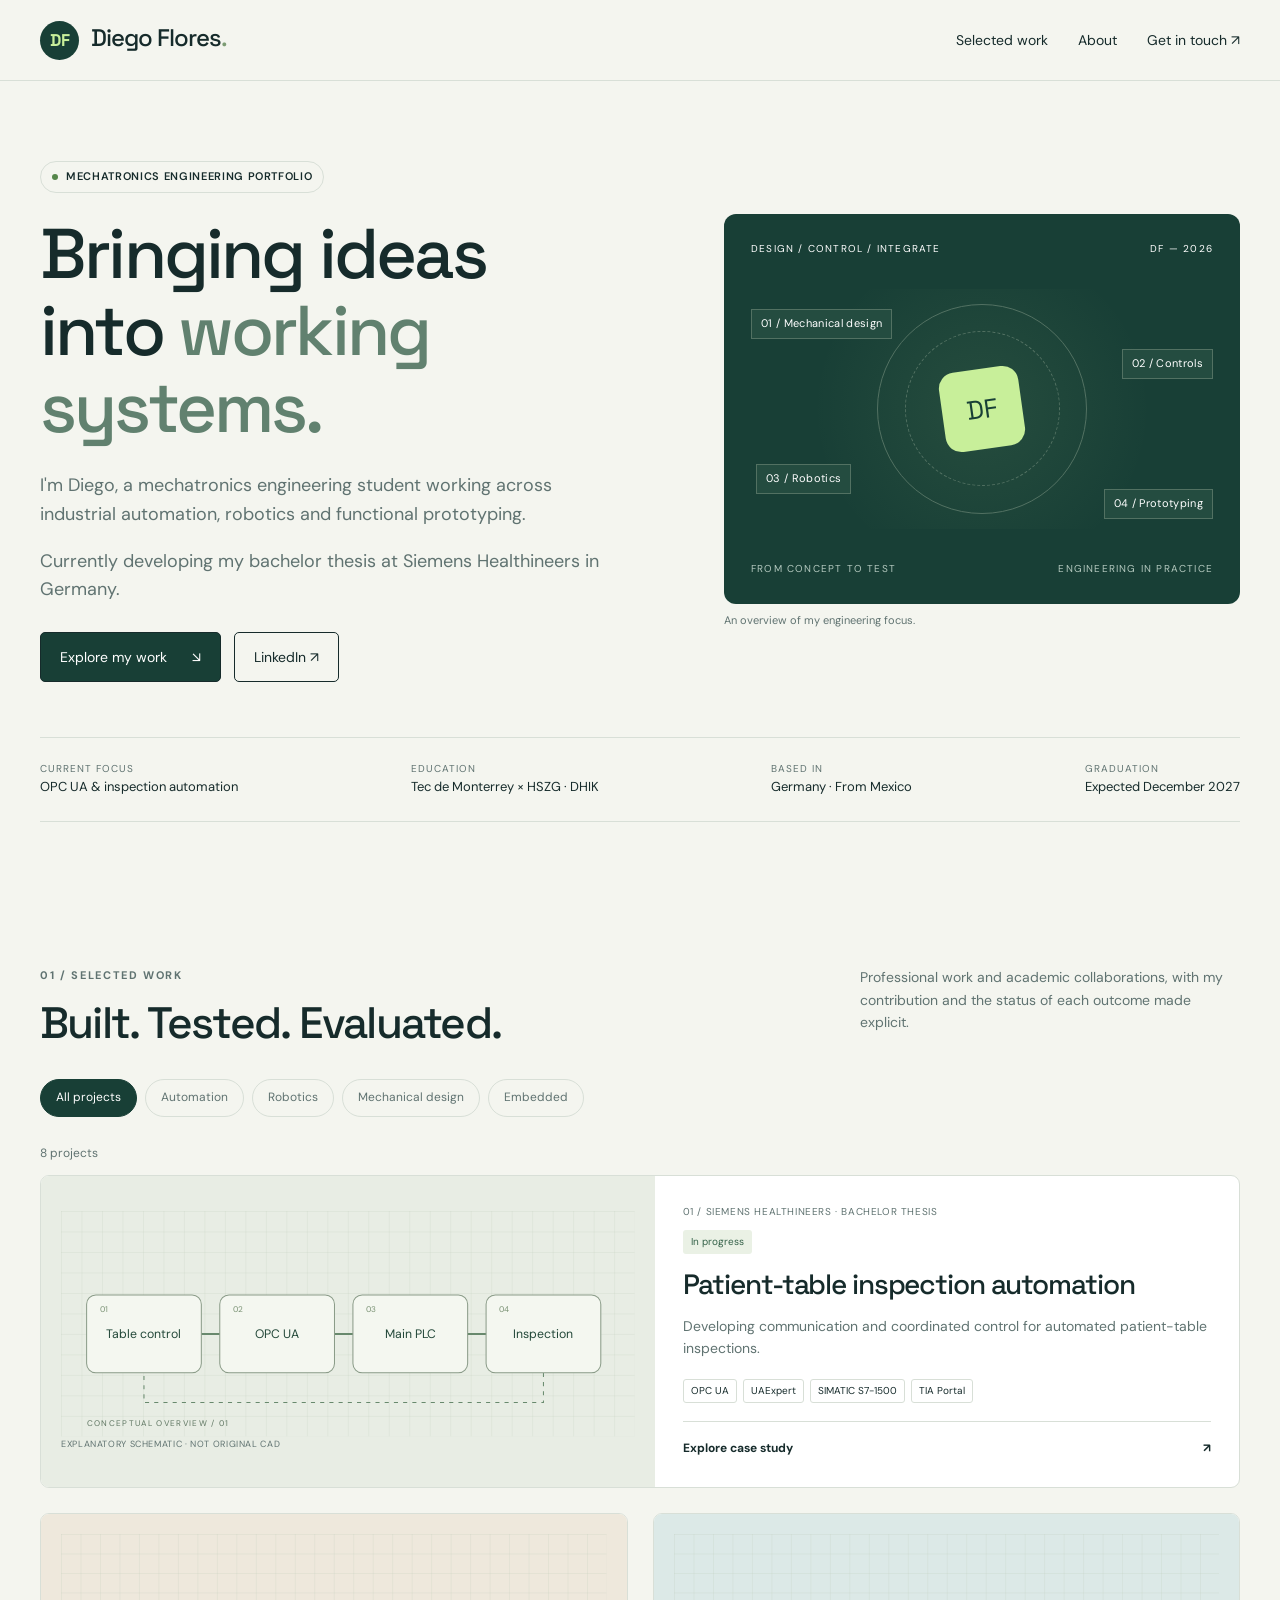
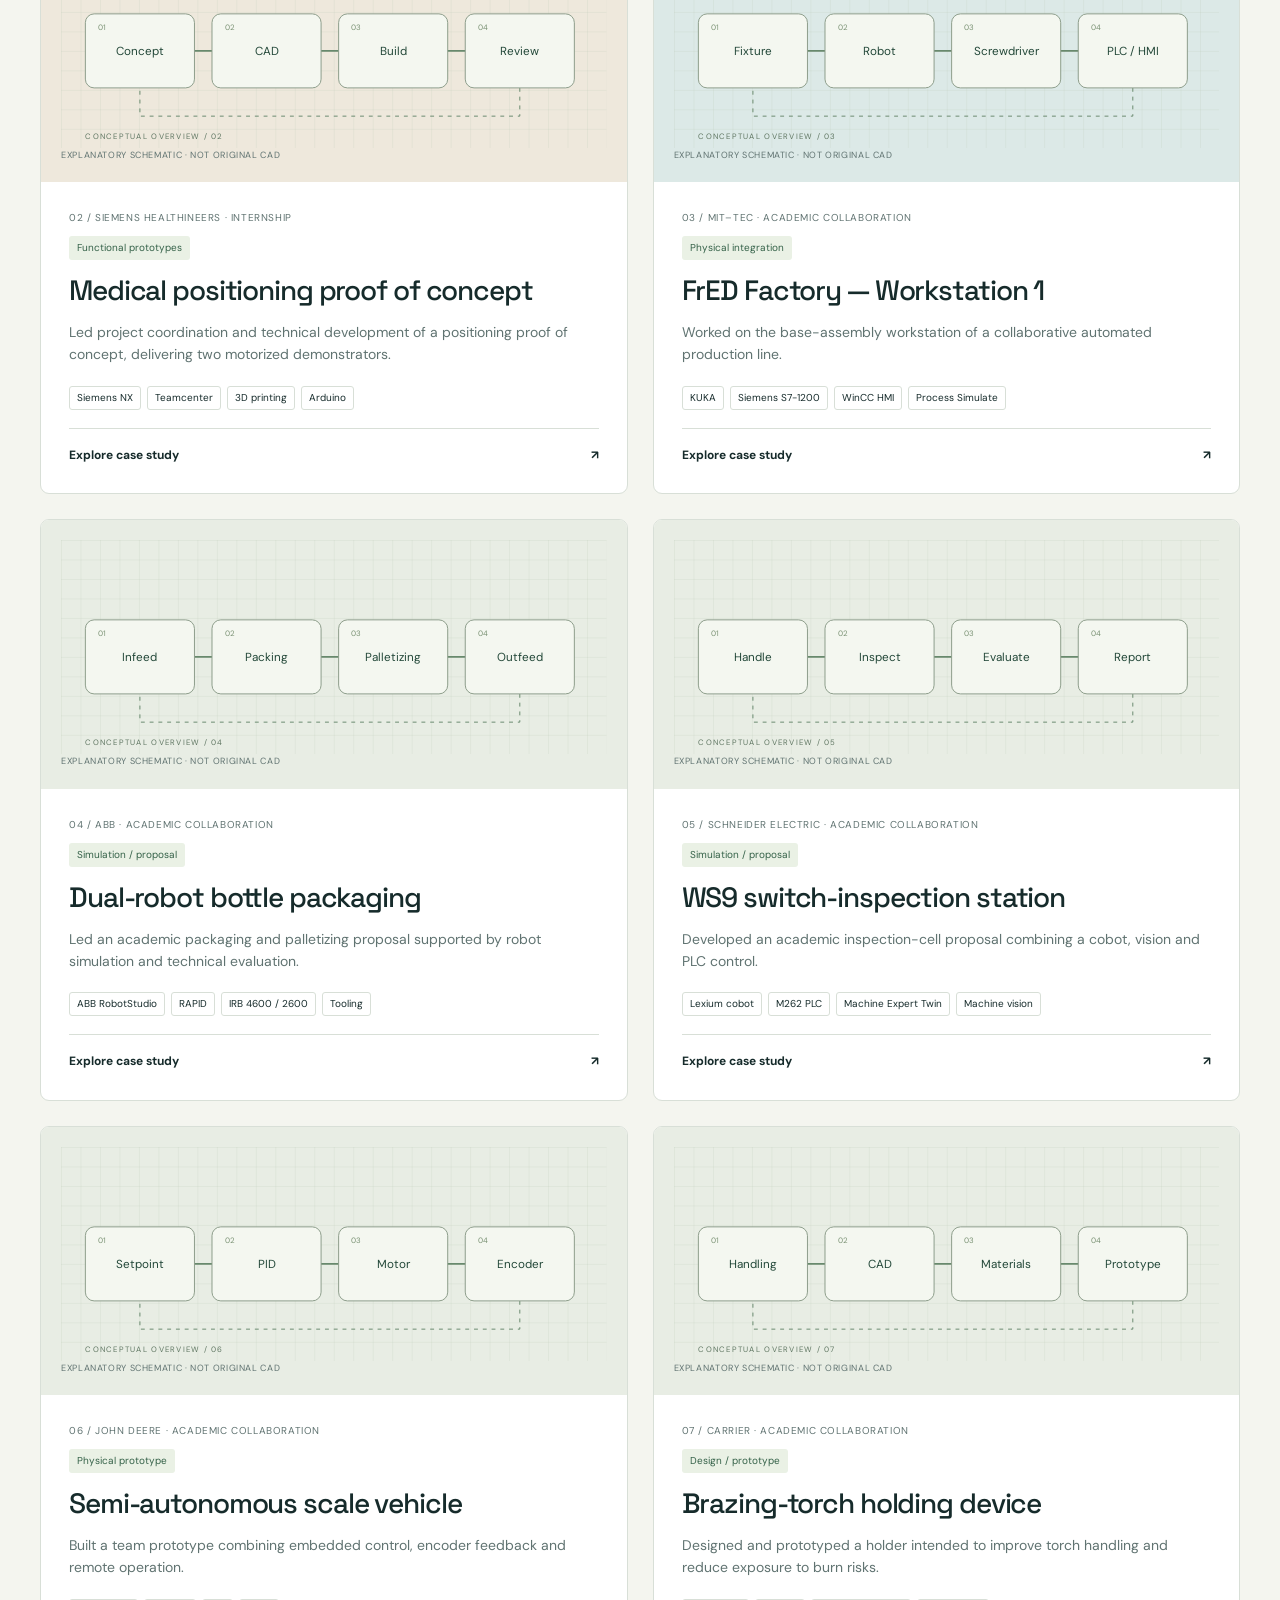
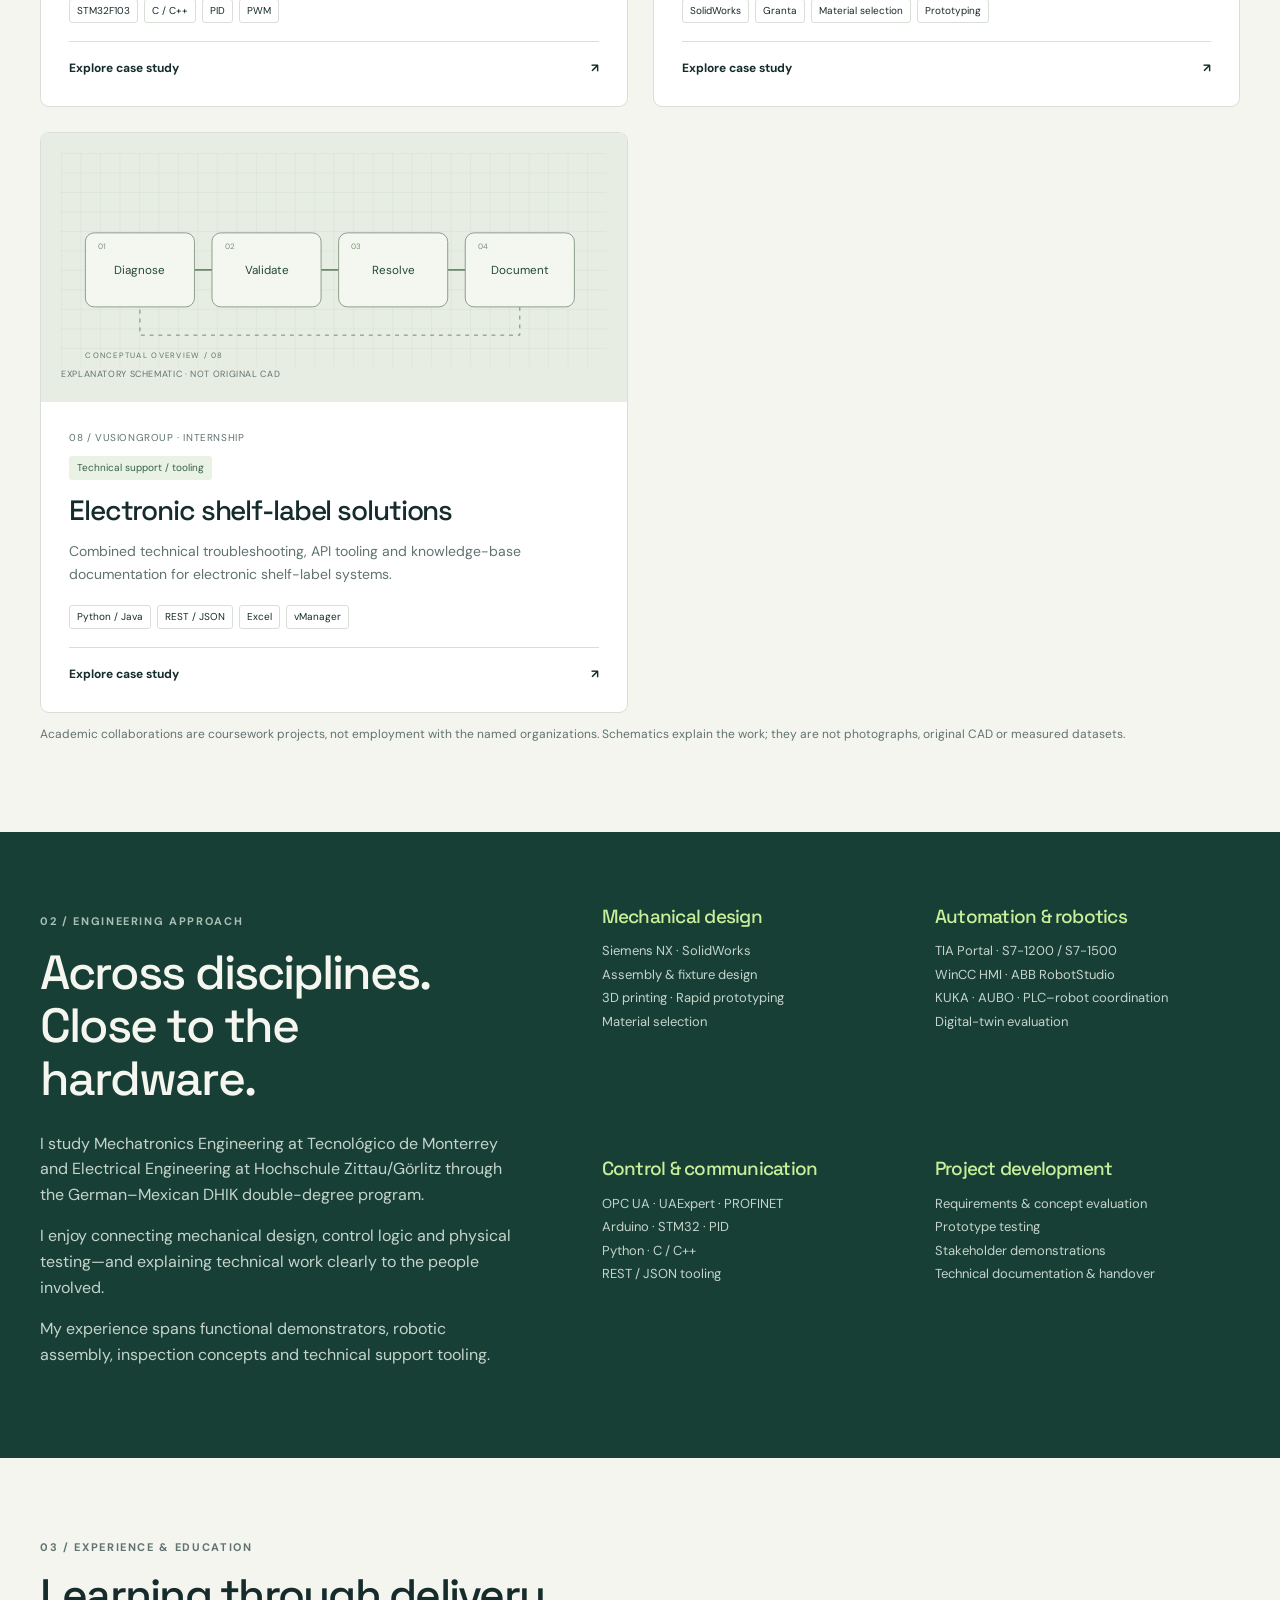
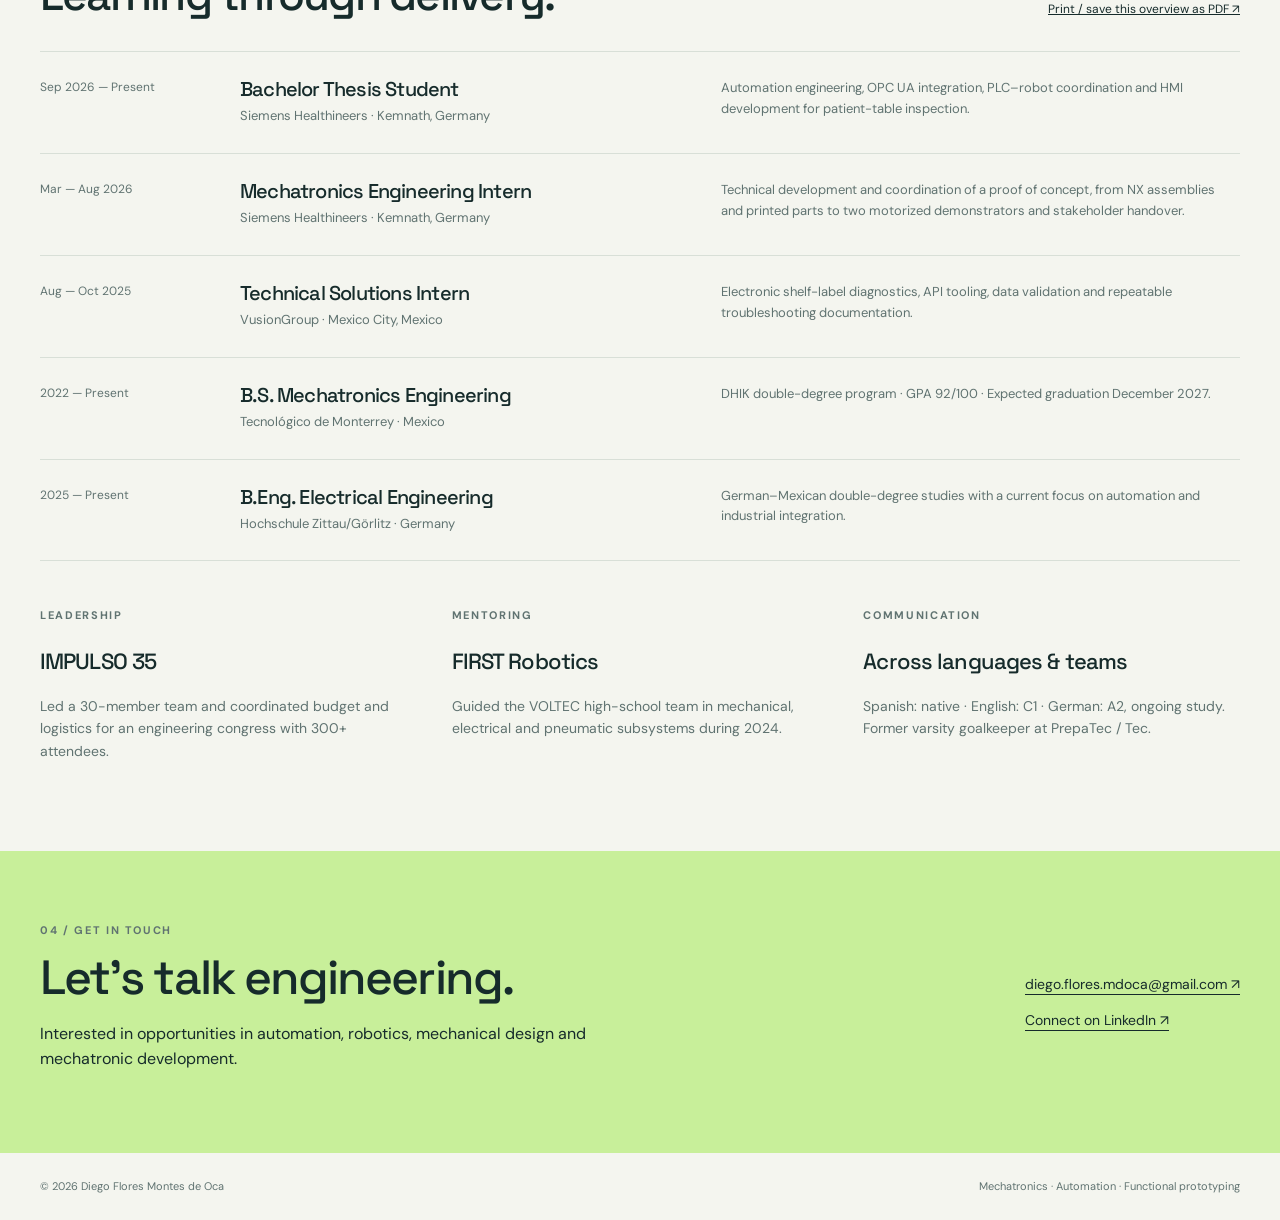
==== index.html @ 0e44e3e6 "Add engineering portfolio and editing guide" ====
<!doctype html><html lang="en"><head><meta charset="utf-8"><meta name="viewport" content="width=device-width,initial-scale=1"><meta name="theme-color" content="#183f36"><title>Diego Flores | Mechatronics &amp; Automation</title><meta name="description" content="Engineering portfolio of Diego Flores: automation, robotics, mechanical design and functional prototyping."><link rel="icon" href="favicon.svg" type="image/svg+xml"><link rel="stylesheet" href="style.css"></head><body><a class="skip" href="#main">Skip to content</a><header><nav class="wrap"><a class="brand" href="index.html"><b>DF</b>Diego Flores<span style="color:#7c9c74">.</span></a><div class="navlinks"><a href="index.html#work">Selected work</a><a href="index.html#about">About</a><a href="index.html#contact">Get in touch ↗</a></div></nav></header><main id="main"><section class="hero wrap"><div class="hero-grid"><div><span class="pill"><i class="dot"></i> Mechatronics engineering portfolio</span><h1>Bringing ideas<br>into <em>working systems.</em></h1><p class="lead">I'm Diego, a mechatronics engineering student working across industrial automation, robotics and functional prototyping.</p><p class="lead">Currently developing my bachelor thesis at Siemens Healthineers in Germany.</p><div class="buttons"><a class="btn primary" href="#work">Explore my work <span>↘</span></a><a class="btn" href="https://www.linkedin.com/in/dfmdo/" target="_blank" rel="noopener noreferrer">LinkedIn ↗</a></div></div><div><div class="hero-art"><div class="art-top"><span>DESIGN / CONTROL / INTEGRATE</span><span>DF — 2026</span></div><div class="orbit" role="img" aria-label="Four connected disciplines: mechanical design, controls, robotics, prototyping"><div class="ring"></div><div class="ring"></div><div class="core">DF</div><span class="label l1">01 / Mechanical design</span><span class="label l2">02 / Controls</span><span class="label l3">03 / Robotics</span><span class="label l4">04 / Prototyping</span></div><div class="art-bottom"><span>FROM CONCEPT TO TEST</span><span>ENGINEERING IN PRACTICE</span></div></div><div class="hero-caption">An overview of my engineering focus.</div></div></div><div class="strip"><div><small>Current focus</small>OPC UA & inspection automation</div><div><small>Education</small>Tec de Monterrey × HSZG · DHIK</div><div><small>Based in</small>Germany · From Mexico</div><div><small>Graduation</small>Expected December 2027</div></div></section><section class="section wrap" id="work"><div class="section-head"><div><span class="eyebrow">01 / Selected work</span><h2>Built. Tested. Evaluated.</h2></div><p>Professional work and academic collaborations, with my contribution and the status of each outcome made explicit.</p></div><div class="filters" role="group" aria-label="Filter projects by discipline"><button class="filter" aria-pressed="true" data-filter="All projects">All projects</button><button class="filter" aria-pressed="false" data-filter="Automation">Automation</button><button class="filter" aria-pressed="false" data-filter="Robotics">Robotics</button><button class="filter" aria-pressed="false" data-filter="Mechanical design">Mechanical design</button><button class="filter" aria-pressed="false" data-filter="Embedded">Embedded</button></div><p id="count" class="footnote" aria-live="polite">8 projects</p><div class="cards"><article class="card" data-categories="Automation|Robotics"><div class="visual"><svg viewBox="0 0 560 220" role="img" aria-label="Patient-table inspection automation: conceptual overview"><defs><pattern id="gpatient-table" width="20" height="20" patternUnits="userSpaceOnUse"><path d="M 20 0 L 0 0 0 20" class="grid"/></pattern></defs><rect class="bg" width="560" height="220" fill="url(#gpatient-table)"/><g class="wires"><path d="M 102 120 H 174" /><path d="M 232 120 H 304" /><path d="M 362 120 H 434" /><path d="M 471 158 V 187 H 81 V 158" class="return"/></g><g><rect x="25" y="82" width="112" height="76" rx="9"/><text x="81" y="124" text-anchor="middle">Table control</text><text class="idx" x="38" y="99">01</text></g><g><rect x="155" y="82" width="112" height="76" rx="9"/><text x="211" y="124" text-anchor="middle">OPC UA</text><text class="idx" x="168" y="99">02</text></g><g><rect x="285" y="82" width="112" height="76" rx="9"/><text x="341" y="124" text-anchor="middle">Main PLC</text><text class="idx" x="298" y="99">03</text></g><g><rect x="415" y="82" width="112" height="76" rx="9"/><text x="471" y="124" text-anchor="middle">Inspection</text><text class="idx" x="428" y="99">04</text></g><text class="foot" x="25" y="210">CONCEPTUAL OVERVIEW / 01</text></svg><small>Explanatory schematic · not original CAD</small></div><div class="card-content"><div class="meta">01 / Siemens Healthineers · Bachelor thesis</div><span class="status">In progress</span><h3>Patient-table inspection automation</h3><p>Developing communication and coordinated control for automated patient-table inspections.</p><div class="tagrow"><span class="tag">OPC UA</span><span class="tag">UAExpert</span><span class="tag">SIMATIC S7-1500</span><span class="tag">TIA Portal</span></div><a class="case-link" href="patient-table.html">Explore case study <span aria-hidden="true">↗</span></a></div></article><article class="card" data-categories="Mechanical design|Embedded"><div class="visual"><svg viewBox="0 0 560 220" role="img" aria-label="Medical positioning proof of concept: conceptual overview"><defs><pattern id="gfunctional-prototyping" width="20" height="20" patternUnits="userSpaceOnUse"><path d="M 20 0 L 0 0 0 20" class="grid"/></pattern></defs><rect class="bg" width="560" height="220" fill="url(#gfunctional-prototyping)"/><g class="wires"><path d="M 102 120 H 174" /><path d="M 232 120 H 304" /><path d="M 362 120 H 434" /><path d="M 471 158 V 187 H 81 V 158" class="return"/></g><g><rect x="25" y="82" width="112" height="76" rx="9"/><text x="81" y="124" text-anchor="middle">Concept</text><text class="idx" x="38" y="99">01</text></g><g><rect x="155" y="82" width="112" height="76" rx="9"/><text x="211" y="124" text-anchor="middle">CAD</text><text class="idx" x="168" y="99">02</text></g><g><rect x="285" y="82" width="112" height="76" rx="9"/><text x="341" y="124" text-anchor="middle">Build</text><text class="idx" x="298" y="99">03</text></g><g><rect x="415" y="82" width="112" height="76" rx="9"/><text x="471" y="124" text-anchor="middle">Review</text><text class="idx" x="428" y="99">04</text></g><text class="foot" x="25" y="210">CONCEPTUAL OVERVIEW / 02</text></svg><small>Explanatory schematic · not original CAD</small></div><div class="card-content"><div class="meta">02 / Siemens Healthineers · Internship</div><span class="status">Functional prototypes</span><h3>Medical positioning proof of concept</h3><p>Led project coordination and technical development of a positioning proof of concept, delivering two motorized demonstrators.</p><div class="tagrow"><span class="tag">Siemens NX</span><span class="tag">Teamcenter</span><span class="tag">3D printing</span><span class="tag">Arduino</span></div><a class="case-link" href="functional-prototyping.html">Explore case study <span aria-hidden="true">↗</span></a></div></article><article class="card" data-categories="Automation|Robotics|Mechanical design"><div class="visual"><svg viewBox="0 0 560 220" role="img" aria-label="FrED Factory — Workstation 1: conceptual overview"><defs><pattern id="gfred-factory" width="20" height="20" patternUnits="userSpaceOnUse"><path d="M 20 0 L 0 0 0 20" class="grid"/></pattern></defs><rect class="bg" width="560" height="220" fill="url(#gfred-factory)"/><g class="wires"><path d="M 102 120 H 174" /><path d="M 232 120 H 304" /><path d="M 362 120 H 434" /><path d="M 471 158 V 187 H 81 V 158" class="return"/></g><g><rect x="25" y="82" width="112" height="76" rx="9"/><text x="81" y="124" text-anchor="middle">Fixture</text><text class="idx" x="38" y="99">01</text></g><g><rect x="155" y="82" width="112" height="76" rx="9"/><text x="211" y="124" text-anchor="middle">Robot</text><text class="idx" x="168" y="99">02</text></g><g><rect x="285" y="82" width="112" height="76" rx="9"/><text x="341" y="124" text-anchor="middle">Screwdriver</text><text class="idx" x="298" y="99">03</text></g><g><rect x="415" y="82" width="112" height="76" rx="9"/><text x="471" y="124" text-anchor="middle">PLC / HMI</text><text class="idx" x="428" y="99">04</text></g><text class="foot" x="25" y="210">CONCEPTUAL OVERVIEW / 03</text></svg><small>Explanatory schematic · not original CAD</small></div><div class="card-content"><div class="meta">03 / MIT–Tec · Academic collaboration</div><span class="status">Physical integration</span><h3>FrED Factory — Workstation 1</h3><p>Worked on the base-assembly workstation of a collaborative automated production line.</p><div class="tagrow"><span class="tag">KUKA</span><span class="tag">Siemens S7-1200</span><span class="tag">WinCC HMI</span><span class="tag">Process Simulate</span></div><a class="case-link" href="fred-factory.html">Explore case study <span aria-hidden="true">↗</span></a></div></article><article class="card" data-categories="Automation|Robotics"><div class="visual"><svg viewBox="0 0 560 220" role="img" aria-label="Dual-robot bottle packaging: conceptual overview"><defs><pattern id="gabb-packaging" width="20" height="20" patternUnits="userSpaceOnUse"><path d="M 20 0 L 0 0 0 20" class="grid"/></pattern></defs><rect class="bg" width="560" height="220" fill="url(#gabb-packaging)"/><g class="wires"><path d="M 102 120 H 174" /><path d="M 232 120 H 304" /><path d="M 362 120 H 434" /><path d="M 471 158 V 187 H 81 V 158" class="return"/></g><g><rect x="25" y="82" width="112" height="76" rx="9"/><text x="81" y="124" text-anchor="middle">Infeed</text><text class="idx" x="38" y="99">01</text></g><g><rect x="155" y="82" width="112" height="76" rx="9"/><text x="211" y="124" text-anchor="middle">Packing</text><text class="idx" x="168" y="99">02</text></g><g><rect x="285" y="82" width="112" height="76" rx="9"/><text x="341" y="124" text-anchor="middle">Palletizing</text><text class="idx" x="298" y="99">03</text></g><g><rect x="415" y="82" width="112" height="76" rx="9"/><text x="471" y="124" text-anchor="middle">Outfeed</text><text class="idx" x="428" y="99">04</text></g><text class="foot" x="25" y="210">CONCEPTUAL OVERVIEW / 04</text></svg><small>Explanatory schematic · not original CAD</small></div><div class="card-content"><div class="meta">04 / ABB · Academic collaboration</div><span class="status">Simulation / proposal</span><h3>Dual-robot bottle packaging</h3><p>Led an academic packaging and palletizing proposal supported by robot simulation and technical evaluation.</p><div class="tagrow"><span class="tag">ABB RobotStudio</span><span class="tag">RAPID</span><span class="tag">IRB 4600 / 2600</span><span class="tag">Tooling</span></div><a class="case-link" href="abb-packaging.html">Explore case study <span aria-hidden="true">↗</span></a></div></article><article class="card" data-categories="Automation|Robotics"><div class="visual"><svg viewBox="0 0 560 220" role="img" aria-label="WS9 switch-inspection station: conceptual overview"><defs><pattern id="gws9-inspection" width="20" height="20" patternUnits="userSpaceOnUse"><path d="M 20 0 L 0 0 0 20" class="grid"/></pattern></defs><rect class="bg" width="560" height="220" fill="url(#gws9-inspection)"/><g class="wires"><path d="M 102 120 H 174" /><path d="M 232 120 H 304" /><path d="M 362 120 H 434" /><path d="M 471 158 V 187 H 81 V 158" class="return"/></g><g><rect x="25" y="82" width="112" height="76" rx="9"/><text x="81" y="124" text-anchor="middle">Handle</text><text class="idx" x="38" y="99">01</text></g><g><rect x="155" y="82" width="112" height="76" rx="9"/><text x="211" y="124" text-anchor="middle">Inspect</text><text class="idx" x="168" y="99">02</text></g><g><rect x="285" y="82" width="112" height="76" rx="9"/><text x="341" y="124" text-anchor="middle">Evaluate</text><text class="idx" x="298" y="99">03</text></g><g><rect x="415" y="82" width="112" height="76" rx="9"/><text x="471" y="124" text-anchor="middle">Report</text><text class="idx" x="428" y="99">04</text></g><text class="foot" x="25" y="210">CONCEPTUAL OVERVIEW / 05</text></svg><small>Explanatory schematic · not original CAD</small></div><div class="card-content"><div class="meta">05 / Schneider Electric · Academic collaboration</div><span class="status">Simulation / proposal</span><h3>WS9 switch-inspection station</h3><p>Developed an academic inspection-cell proposal combining a cobot, vision and PLC control.</p><div class="tagrow"><span class="tag">Lexium cobot</span><span class="tag">M262 PLC</span><span class="tag">Machine Expert Twin</span><span class="tag">Machine vision</span></div><a class="case-link" href="ws9-inspection.html">Explore case study <span aria-hidden="true">↗</span></a></div></article><article class="card" data-categories="Embedded|Mechanical design"><div class="visual"><svg viewBox="0 0 560 220" role="img" aria-label="Semi-autonomous scale vehicle: conceptual overview"><defs><pattern id="gstm32-vehicle" width="20" height="20" patternUnits="userSpaceOnUse"><path d="M 20 0 L 0 0 0 20" class="grid"/></pattern></defs><rect class="bg" width="560" height="220" fill="url(#gstm32-vehicle)"/><g class="wires"><path d="M 102 120 H 174" /><path d="M 232 120 H 304" /><path d="M 362 120 H 434" /><path d="M 471 158 V 187 H 81 V 158" class="return"/></g><g><rect x="25" y="82" width="112" height="76" rx="9"/><text x="81" y="124" text-anchor="middle">Setpoint</text><text class="idx" x="38" y="99">01</text></g><g><rect x="155" y="82" width="112" height="76" rx="9"/><text x="211" y="124" text-anchor="middle">PID</text><text class="idx" x="168" y="99">02</text></g><g><rect x="285" y="82" width="112" height="76" rx="9"/><text x="341" y="124" text-anchor="middle">Motor</text><text class="idx" x="298" y="99">03</text></g><g><rect x="415" y="82" width="112" height="76" rx="9"/><text x="471" y="124" text-anchor="middle">Encoder</text><text class="idx" x="428" y="99">04</text></g><text class="foot" x="25" y="210">CONCEPTUAL OVERVIEW / 06</text></svg><small>Explanatory schematic · not original CAD</small></div><div class="card-content"><div class="meta">06 / John Deere · Academic collaboration</div><span class="status">Physical prototype</span><h3>Semi-autonomous scale vehicle</h3><p>Built a team prototype combining embedded control, encoder feedback and remote operation.</p><div class="tagrow"><span class="tag">STM32F103</span><span class="tag">C / C++</span><span class="tag">PID</span><span class="tag">PWM</span></div><a class="case-link" href="stm32-vehicle.html">Explore case study <span aria-hidden="true">↗</span></a></div></article><article class="card" data-categories="Mechanical design"><div class="visual"><svg viewBox="0 0 560 220" role="img" aria-label="Brazing-torch holding device: conceptual overview"><defs><pattern id="gtorch-holder" width="20" height="20" patternUnits="userSpaceOnUse"><path d="M 20 0 L 0 0 0 20" class="grid"/></pattern></defs><rect class="bg" width="560" height="220" fill="url(#gtorch-holder)"/><g class="wires"><path d="M 102 120 H 174" /><path d="M 232 120 H 304" /><path d="M 362 120 H 434" /><path d="M 471 158 V 187 H 81 V 158" class="return"/></g><g><rect x="25" y="82" width="112" height="76" rx="9"/><text x="81" y="124" text-anchor="middle">Handling</text><text class="idx" x="38" y="99">01</text></g><g><rect x="155" y="82" width="112" height="76" rx="9"/><text x="211" y="124" text-anchor="middle">CAD</text><text class="idx" x="168" y="99">02</text></g><g><rect x="285" y="82" width="112" height="76" rx="9"/><text x="341" y="124" text-anchor="middle">Materials</text><text class="idx" x="298" y="99">03</text></g><g><rect x="415" y="82" width="112" height="76" rx="9"/><text x="471" y="124" text-anchor="middle">Prototype</text><text class="idx" x="428" y="99">04</text></g><text class="foot" x="25" y="210">CONCEPTUAL OVERVIEW / 07</text></svg><small>Explanatory schematic · not original CAD</small></div><div class="card-content"><div class="meta">07 / Carrier · Academic collaboration</div><span class="status">Design / prototype</span><h3>Brazing-torch holding device</h3><p>Designed and prototyped a holder intended to improve torch handling and reduce exposure to burn risks.</p><div class="tagrow"><span class="tag">SolidWorks</span><span class="tag">Granta</span><span class="tag">Material selection</span><span class="tag">Prototyping</span></div><a class="case-link" href="torch-holder.html">Explore case study <span aria-hidden="true">↗</span></a></div></article><article class="card" data-categories="Embedded|Automation"><div class="visual"><svg viewBox="0 0 560 220" role="img" aria-label="Electronic shelf-label solutions: conceptual overview"><defs><pattern id="gvusion-support" width="20" height="20" patternUnits="userSpaceOnUse"><path d="M 20 0 L 0 0 0 20" class="grid"/></pattern></defs><rect class="bg" width="560" height="220" fill="url(#gvusion-support)"/><g class="wires"><path d="M 102 120 H 174" /><path d="M 232 120 H 304" /><path d="M 362 120 H 434" /><path d="M 471 158 V 187 H 81 V 158" class="return"/></g><g><rect x="25" y="82" width="112" height="76" rx="9"/><text x="81" y="124" text-anchor="middle">Diagnose</text><text class="idx" x="38" y="99">01</text></g><g><rect x="155" y="82" width="112" height="76" rx="9"/><text x="211" y="124" text-anchor="middle">Validate</text><text class="idx" x="168" y="99">02</text></g><g><rect x="285" y="82" width="112" height="76" rx="9"/><text x="341" y="124" text-anchor="middle">Resolve</text><text class="idx" x="298" y="99">03</text></g><g><rect x="415" y="82" width="112" height="76" rx="9"/><text x="471" y="124" text-anchor="middle">Document</text><text class="idx" x="428" y="99">04</text></g><text class="foot" x="25" y="210">CONCEPTUAL OVERVIEW / 08</text></svg><small>Explanatory schematic · not original CAD</small></div><div class="card-content"><div class="meta">08 / VusionGroup · Internship</div><span class="status">Technical support / tooling</span><h3>Electronic shelf-label solutions</h3><p>Combined technical troubleshooting, API tooling and knowledge-base documentation for electronic shelf-label systems.</p><div class="tagrow"><span class="tag">Python / Java</span><span class="tag">REST / JSON</span><span class="tag">Excel</span><span class="tag">vManager</span></div><a class="case-link" href="vusion-support.html">Explore case study <span aria-hidden="true">↗</span></a></div></article></div><p class="footnote">Academic collaborations are coursework projects, not employment with the named organizations. Schematics explain the work; they are not photographs, original CAD or measured datasets.</p></section>
<section class="section about" id="about"><div class="wrap about-grid"><div><span class="eyebrow">02 / Engineering approach</span><h2>Across disciplines.<br>Close to the hardware.</h2><p>I study Mechatronics Engineering at Tecnológico de Monterrey and Electrical Engineering at Hochschule Zittau/Görlitz through the German–Mexican DHIK double-degree program.</p><p>I enjoy connecting mechanical design, control logic and physical testing—and explaining technical work clearly to the people involved.</p><p>My experience spans functional demonstrators, robotic assembly, inspection concepts and technical support tooling.</p></div><div class="skills"><div><h3>Mechanical design</h3><p>Siemens NX · SolidWorks<br>Assembly & fixture design<br>3D printing · Rapid prototyping<br>Material selection</p></div><div><h3>Automation & robotics</h3><p>TIA Portal · S7-1200 / S7-1500<br>WinCC HMI · ABB RobotStudio<br>KUKA · AUBO · PLC–robot coordination<br>Digital-twin evaluation</p></div><div><h3>Control & communication</h3><p>OPC UA · UAExpert · PROFINET<br>Arduino · STM32 · PID<br>Python · C / C++<br>REST / JSON tooling</p></div><div><h3>Project development</h3><p>Requirements & concept evaluation<br>Prototype testing<br>Stakeholder demonstrations<br>Technical documentation & handover</p></div></div></div></section>
<section class="section wrap" id="experience"><div class="section-head"><div><span class="eyebrow">03 / Experience & education</span><h2>Learning through delivery.</h2></div><button class="print-button" onclick="window.print()">Print / save this overview as PDF ↗</button></div><div class="timeline"><article class="event"><time>Sep 2026 — Present</time><div><h3>Bachelor Thesis Student</h3><p>Siemens Healthineers · Kemnath, Germany</p></div><p>Automation engineering, OPC UA integration, PLC–robot coordination and HMI development for patient-table inspection.</p></article><article class="event"><time>Mar — Aug 2026</time><div><h3>Mechatronics Engineering Intern</h3><p>Siemens Healthineers · Kemnath, Germany</p></div><p>Technical development and coordination of a proof of concept, from NX assemblies and printed parts to two motorized demonstrators and stakeholder handover.</p></article><article class="event"><time>Aug — Oct 2025</time><div><h3>Technical Solutions Intern</h3><p>VusionGroup · Mexico City, Mexico</p></div><p>Electronic shelf-label diagnostics, API tooling, data validation and repeatable troubleshooting documentation.</p></article><article class="event"><time>2022 — Present</time><div><h3>B.S. Mechatronics Engineering</h3><p>Tecnológico de Monterrey · Mexico</p></div><p>DHIK double-degree program · GPA 92/100 · Expected graduation December 2027.</p></article><article class="event"><time>2025 — Present</time><div><h3>B.Eng. Electrical Engineering</h3><p>Hochschule Zittau/Görlitz · Germany</p></div><p>German–Mexican double-degree studies with a current focus on automation and industrial integration.</p></article></div><div class="leadership"><div><span class="eyebrow">Leadership</span><h3>IMPULSO 35</h3><p>Led a 30-member team and coordinated budget and logistics for an engineering congress with 300+ attendees.</p></div><div><span class="eyebrow">Mentoring</span><h3>FIRST Robotics</h3><p>Guided the VOLTEC high-school team in mechanical, electrical and pneumatic subsystems during 2024.</p></div><div><span class="eyebrow">Communication</span><h3>Across languages & teams</h3><p>Spanish: native · English: C1 · German: A2, ongoing study. Former varsity goalkeeper at PrepaTec / Tec.</p></div></div></section>
<section class="contact" id="contact"><div class="wrap"><div><span class="eyebrow">04 / Get in touch</span><h2>Let's talk engineering.</h2><p>Interested in opportunities in automation, robotics, mechanical design and mechatronic development.</p></div><div class="contact-links"><a href="mailto:diego.flores.mdoca@gmail.com">diego.flores.mdoca@gmail.com ↗</a><a href="https://www.linkedin.com/in/dfmdo/" target="_blank" rel="noopener noreferrer">Connect on LinkedIn ↗</a></div></div></section></main><script src="app.js"></script><footer><div class="wrap"><span>© 2026 Diego Flores Montes de Oca</span><span>Mechatronics · Automation · Functional prototyping</span></div></footer></body></html>
---- style.css ----
@import url('https://fonts.googleapis.com/css2?family=DM+Sans:wght@400;500;600;700&family=Space+Grotesk:wght@400;500;600;700&display=swap');
:root{--ink:#162b2b;--muted:#607371;--paper:#f4f5ef;--line:#d8dfd7;--green:#c8ef9a;--forest:#183f36;--white:#fff;--orange:#d36a3e}*{box-sizing:border-box}html{scroll-behavior:smooth;scroll-padding-top:90px}body{margin:0;background:var(--paper);color:var(--ink);font-family:'DM Sans',Arial,sans-serif;line-height:1.6}h1,h2,h3,h4,.brand{font-family:'Space Grotesk',Arial,sans-serif;line-height:1.1;font-weight:500;letter-spacing:-.04em}a{color:inherit;text-underline-offset:5px}button{font:inherit;cursor:pointer}a:focus-visible,button:focus-visible{outline:3px solid var(--orange);outline-offset:5px}.wrap{width:min(1240px,calc(100% - 80px));margin:auto}header{position:sticky;top:0;z-index:10;background:rgba(244,245,239,.96);border-bottom:1px solid var(--line)}nav{display:flex;align-items:center;justify-content:space-between;height:80px;gap:20px}.brand{text-decoration:none;font-size:24px}.brand b{display:inline-grid;place-items:center;background:var(--forest);color:var(--green);width:39px;height:39px;font-size:17px;margin-right:12px;border-radius:50%;letter-spacing:0}.navlinks{display:flex;gap:30px;font-size:14px}.navlinks a{text-decoration:none}.pill{display:inline-flex;align-items:center;gap:8px;border:1px solid var(--line);padding:6px 11px;border-radius:30px;font-size:11px;font-weight:600;letter-spacing:.06em;text-transform:uppercase}.dot{height:6px;width:6px;border-radius:50%;background:#55864a}.hero{padding:80px 0 55px}.hero-grid{display:grid;grid-template-columns:1.2fr 1fr;gap:65px;align-items:center}h1{font-size:clamp(50px,5.5vw,78px);margin:23px 0;max-width:760px}h1 em{font-style:normal;color:#61816f}.lead{color:var(--muted);max-width:580px;font-size:18px}.buttons{display:flex;gap:13px;flex-wrap:wrap;margin-top:28px}.btn{display:inline-flex;align-items:center;gap:25px;padding:13px 19px;border:1px solid var(--ink);text-decoration:none;font-size:14px;border-radius:5px;background:transparent}.btn.primary{background:var(--forest);color:white}.btn.light{border-color:#79958b;color:white}.hero-art{background:var(--forest);padding:27px;border-radius:12px;color:white;min-height:390px;display:flex;flex-direction:column;justify-content:space-between;position:relative;overflow:hidden}.art-top,.art-bottom{display:flex;justify-content:space-between;font-size:10px;letter-spacing:.12em}.art-bottom{color:#b4c9bf}.hero-art .orbit{position:relative;height:240px;display:grid;place-items:center;background:radial-gradient(circle at center,rgba(200,239,154,.08),transparent 65%)}.orbit .ring{position:absolute;width:210px;height:210px;border:1px solid #527162;border-radius:50%}.orbit .ring:nth-child(2){width:155px;height:155px;border-style:dashed}.orbit .core{height:80px;width:80px;background:var(--green);color:var(--forest);display:grid;place-items:center;border-radius:16px;font:26px 'Space Grotesk';transform:rotate(-8deg)}.orbit span.label{position:absolute;background:#244c40;padding:5px 9px;font-size:11px;border:1px solid #527162;letter-spacing:.03em}.l1{top:20px;left:0}.l2{right:0;top:60px}.l3{left:5px;bottom:35px}.l4{right:0;bottom:10px}.hero-caption{font-size:11px;color:var(--muted);margin-top:8px}.strip{display:flex;gap:45px;border-top:1px solid var(--line);border-bottom:1px solid var(--line);margin-top:55px;padding:23px 0;font-size:13px;justify-content:space-between}.strip small{display:block;color:var(--muted);font-size:10px;letter-spacing:.1em;text-transform:uppercase}.section{padding:75px 0}.eyebrow{font-size:11px;text-transform:uppercase;letter-spacing:.15em;font-weight:700;color:var(--muted)}.section-head{display:flex;align-items:end;justify-content:space-between;gap:35px;margin-bottom:32px}.section-head h2{font-size:44px;margin:12px 0 0}.section-head p{max-width:380px;color:var(--muted);font-size:14px}.filters{display:flex;gap:8px;flex-wrap:wrap;margin-bottom:27px}.filter{border:1px solid var(--line);background:transparent;border-radius:30px;padding:8px 15px;font-size:12px;color:var(--muted)}.filter[aria-pressed=true]{background:var(--forest);color:white;border-color:var(--forest)}.cards{display:grid;grid-template-columns:repeat(2,1fr);gap:25px}.card{border:1px solid var(--line);border-radius:9px;overflow:hidden;background:#fff;transition:transform .2s,box-shadow .2s}.card:hover{transform:translateY(-4px);box-shadow:0 12px 30px #183f3610}.card[hidden]{display:none}.card:first-child{grid-column:1/-1;display:grid;grid-template-columns:1.05fr 1fr}.card:first-child[hidden]{display:none}.visual{background:#e8ede4;padding:20px;display:flex;flex-direction:column;justify-content:center}.visual svg{width:100%;height:auto}.visual small{font-size:9px;color:var(--muted);letter-spacing:.07em;text-transform:uppercase}.card:nth-child(2) .visual{background:#eee8dc}.card:nth-child(3) .visual{background:#dce9e7}.card-content{padding:28px}.card h3{font-size:28px;margin:15px 0}.card p{font-size:14px;color:var(--muted);margin-bottom:20px}.meta{font-size:10px;letter-spacing:.06em;text-transform:uppercase;color:var(--muted)}.tagrow{display:flex;flex-wrap:wrap;gap:6px;margin:18px 0}.tag{font-size:10px;border:1px solid var(--line);padding:3px 7px;border-radius:3px}.case-link{font-size:12px;font-weight:700;text-decoration:none;display:flex;justify-content:space-between;border-top:1px solid var(--line);padding-top:17px}.status{font-size:10px;color:#346148;background:#eaf1e5;padding:4px 8px;border-radius:3px;display:inline-block;margin-top:10px}svg .grid{fill:none;stroke:#bac7b7;stroke-width:.4}svg g rect{fill:#f4f7f0;stroke:#8b9c89;stroke-width:1}svg text{font-family:'DM Sans',Arial;font-size:12px;fill:#234839}svg .idx{font-size:8px;fill:#7a9274}svg .foot{font-size:8px;letter-spacing:1.3px;fill:#607763}svg .wires{fill:none;stroke:#68896d;stroke-width:2}svg .return{stroke-dasharray:4 5;stroke-width:1}.about{background:var(--forest);color:#f5f6ef}.about .eyebrow{color:#a8c1b3}.about-grid{display:grid;grid-template-columns:.85fr 1.15fr;gap:90px}.about h2{font-size:48px;margin:15px 0 25px}.about p{color:#c5d4cb;font-size:16px}.skills{display:grid;grid-template-columns:1fr 1fr;gap:28px}.skills h3{font-size:19px;margin:0 0 12px;color:var(--green)}.skills p{font-size:13px;line-height:1.8;margin:0}.timeline{border-top:1px solid var(--line)}.event{display:grid;grid-template-columns:170px 1fr 1.15fr;gap:30px;border-bottom:1px solid var(--line);padding:26px 0}.event h3{font-size:20px;margin:0 0 6px}.event p{margin:0;color:var(--muted);font-size:13px}.event time{font-size:12px;color:var(--muted)}.leadership{display:grid;grid-template-columns:repeat(3,1fr);gap:35px;margin-top:40px}.leadership h3{font-size:22px}.leadership p{font-size:14px;color:var(--muted)}.contact{background:var(--green);padding:65px 0}.contact .wrap{display:flex;justify-content:space-between;gap:30px;align-items:center}.contact h2{font-size:48px;margin:10px 0}.contact p{max-width:600px}.contact-links{display:flex;flex-direction:column;gap:14px;font-size:14px}footer{padding:25px 0;font-size:11px;color:var(--muted)}footer .wrap{display:flex;justify-content:space-between;gap:30px}.skip{position:absolute;left:-9999px}.skip:focus{left:10px;top:10px;z-index:99;background:white;padding:10px}.casehero{padding:55px 0 35px}.back{font-size:12px}.casehero h1{max-width:920px;font-size:65px}.case-meta{display:grid;grid-template-columns:repeat(3,1fr);gap:30px;padding:25px 0;border-top:1px solid var(--line);border-bottom:1px solid var(--line);margin-top:30px;font-size:13px}.case-meta small{display:block;font-size:10px;letter-spacing:.1em;color:var(--muted);text-transform:uppercase}.case-body{display:grid;grid-template-columns:1fr 300px;gap:70px;padding:30px 0 60px}.case-body h2{font-size:30px;margin-top:35px}.case-body p,.case-body li{font-size:16px;color:#4b615b}.case-body li{margin:14px 0}.case-body aside{padding-top:20px}.aside-box{border:1px solid var(--line);padding:23px;border-radius:8px;margin-bottom:20px}.aside-box h3{font-size:19px;margin-top:0}.aside-box li{font-size:13px}.result{border-left:3px solid #62875d;background:#e8eee0;padding:10px 25px;margin-top:35px}.result h2{margin-top:15px}.case-figure{background:#e8ede4;padding:25px;border-radius:8px}.case-figure svg{width:100%}.case-figure figcaption{font-size:11px;color:var(--muted)}.print-button{background:transparent;border:0;padding:0;text-decoration:underline;color:inherit;font-size:12px}.empty{display:none}.footnote{font-size:12px;color:var(--muted)}@media(max-width:900px){.wrap{width:calc(100% - 42px)}.hero-grid{grid-template-columns:1fr;gap:30px}.hero-art{min-height:320px}.hero{padding-top:40px}.hero h1{max-width:700px}.hero-art .orbit{height:220px}.about-grid{grid-template-columns:1fr;gap:35px}.case-body{grid-template-columns:1fr;gap:20px}.case-body aside{display:grid;grid-template-columns:1fr 1fr;gap:20px}.event{grid-template-columns:140px 1fr}.event>p{grid-column:2}.strip{gap:20px;flex-wrap:wrap}.section-head{align-items:start}.casehero h1{font-size:50px}}@media(max-width:600px){nav{height:68px}.brand{font-size:19px}.brand b{width:30px;height:30px;font-size:13px;margin-right:7px}.navlinks{gap:15px;font-size:12px}.navlinks a:nth-child(2){display:none}.hero h1{font-size:49px}.lead{font-size:16px}.hero-art{padding:22px}.strip{display:grid;grid-template-columns:1fr 1fr}.section{padding:50px 0}.section-head{display:block}.section-head h2{font-size:35px}.cards{grid-template-columns:1fr}.card:first-child{display:block;grid-column:auto}.card-content{padding:23px}.card h3{font-size:26px}.about h2{font-size:38px}.skills{gap:22px}.event{grid-template-columns:1fr;gap:10px}.event>p{grid-column:auto}.leadership{grid-template-columns:1fr;gap:10px}.contact .wrap{display:block}.contact h2{font-size:39px}.contact-links{margin-top:25px}footer .wrap{display:block}.casehero h1{font-size:43px}.case-meta{grid-template-columns:1fr;gap:15px}.case-body aside{display:block}.case-figure{margin:0;padding:15px}.case-body li{font-size:14px}}@media(prefers-reduced-motion:reduce){html{scroll-behavior:auto}*{transition:none!important}}@media print{header,.filters,.buttons,.contact,.back,.print-button,footer,.case-link{display:none!important}body{background:white}.wrap{width:100%}.hero,.section{padding:20px 0}.hero-art{display:none}.hero-grid,.about-grid,.case-body{display:block}h1{font-size:38px!important}h2{font-size:26px!important}.cards{display:block}.card,.card:first-child{display:block;break-inside:avoid;margin-bottom:15px}.visual{display:none}.card-content{padding:15px}.about{background:white;color:#162b2b}.about p,.skills p{color:#4b615b}.about .eyebrow{color:#607371}.skills h3{color:#183f36}.case-figure{max-width:650px}.casehero{padding-top:10px}.case-body{padding-top:0}}
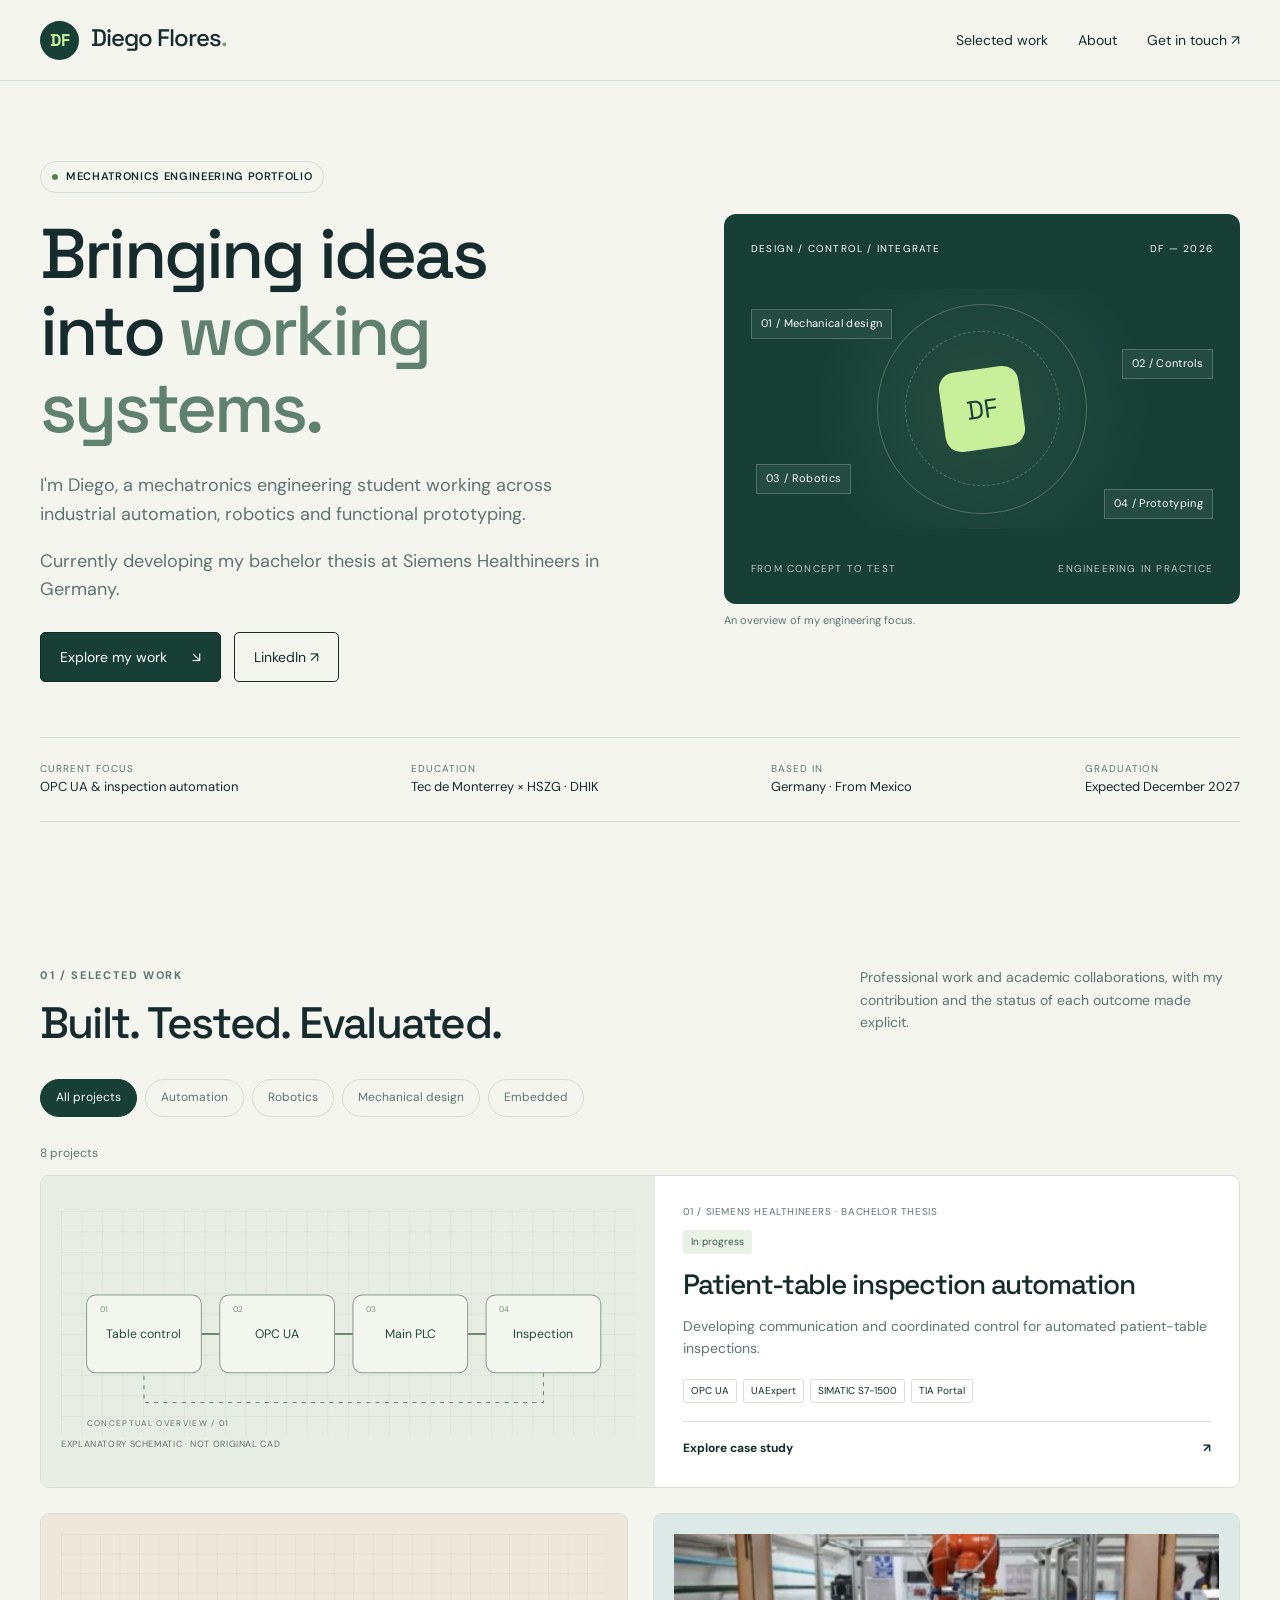
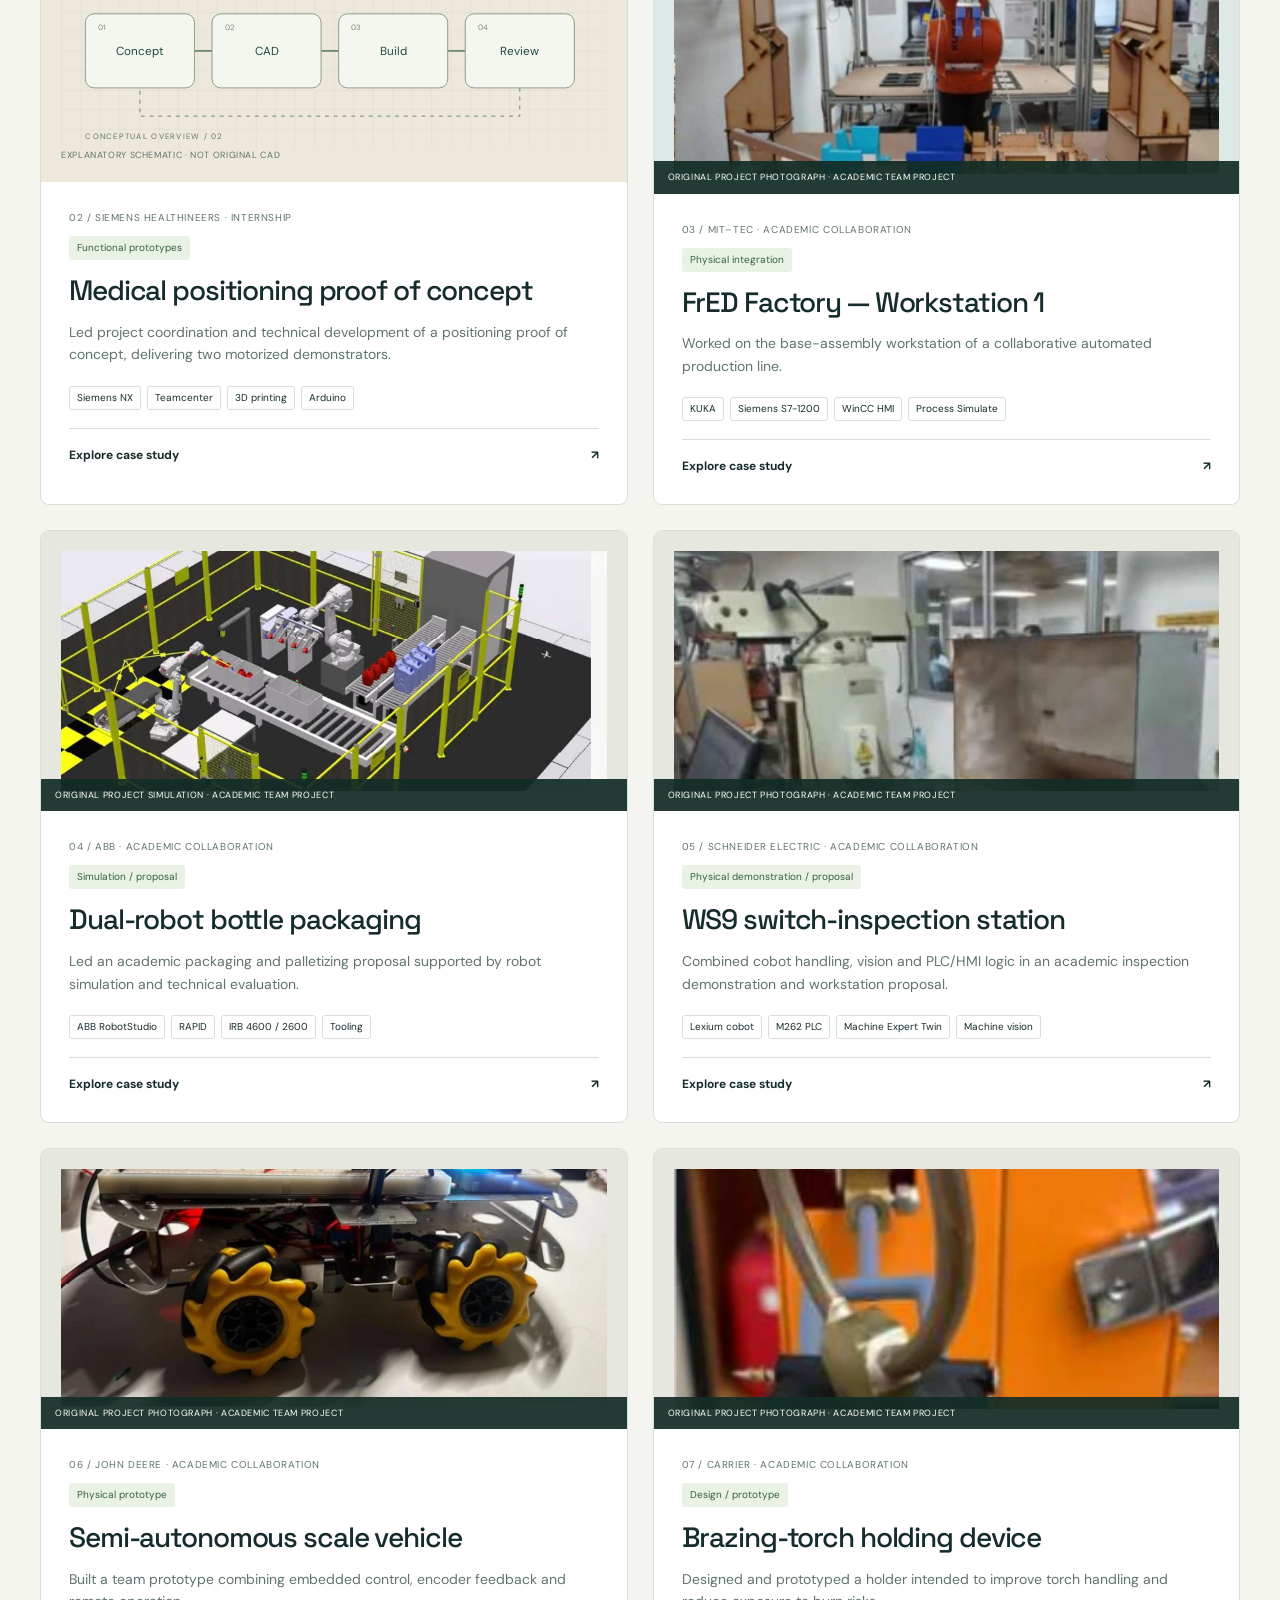
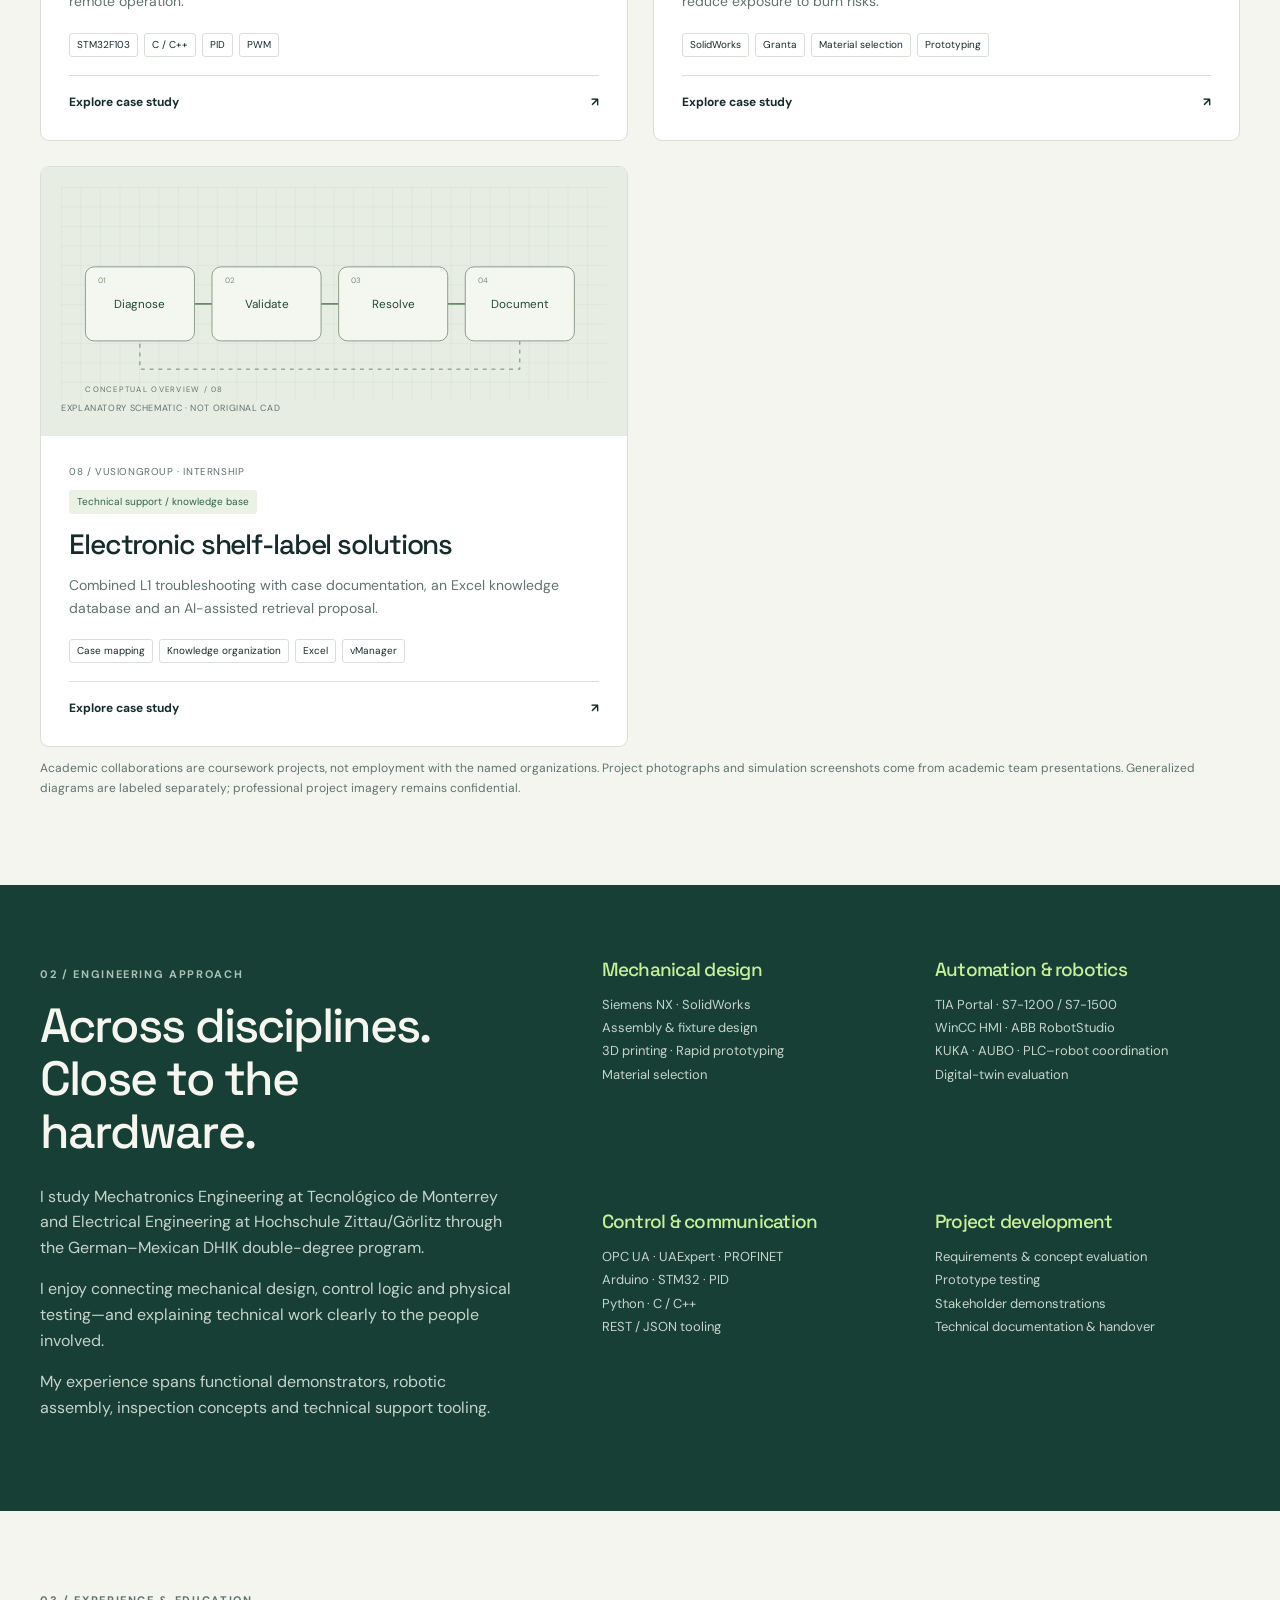
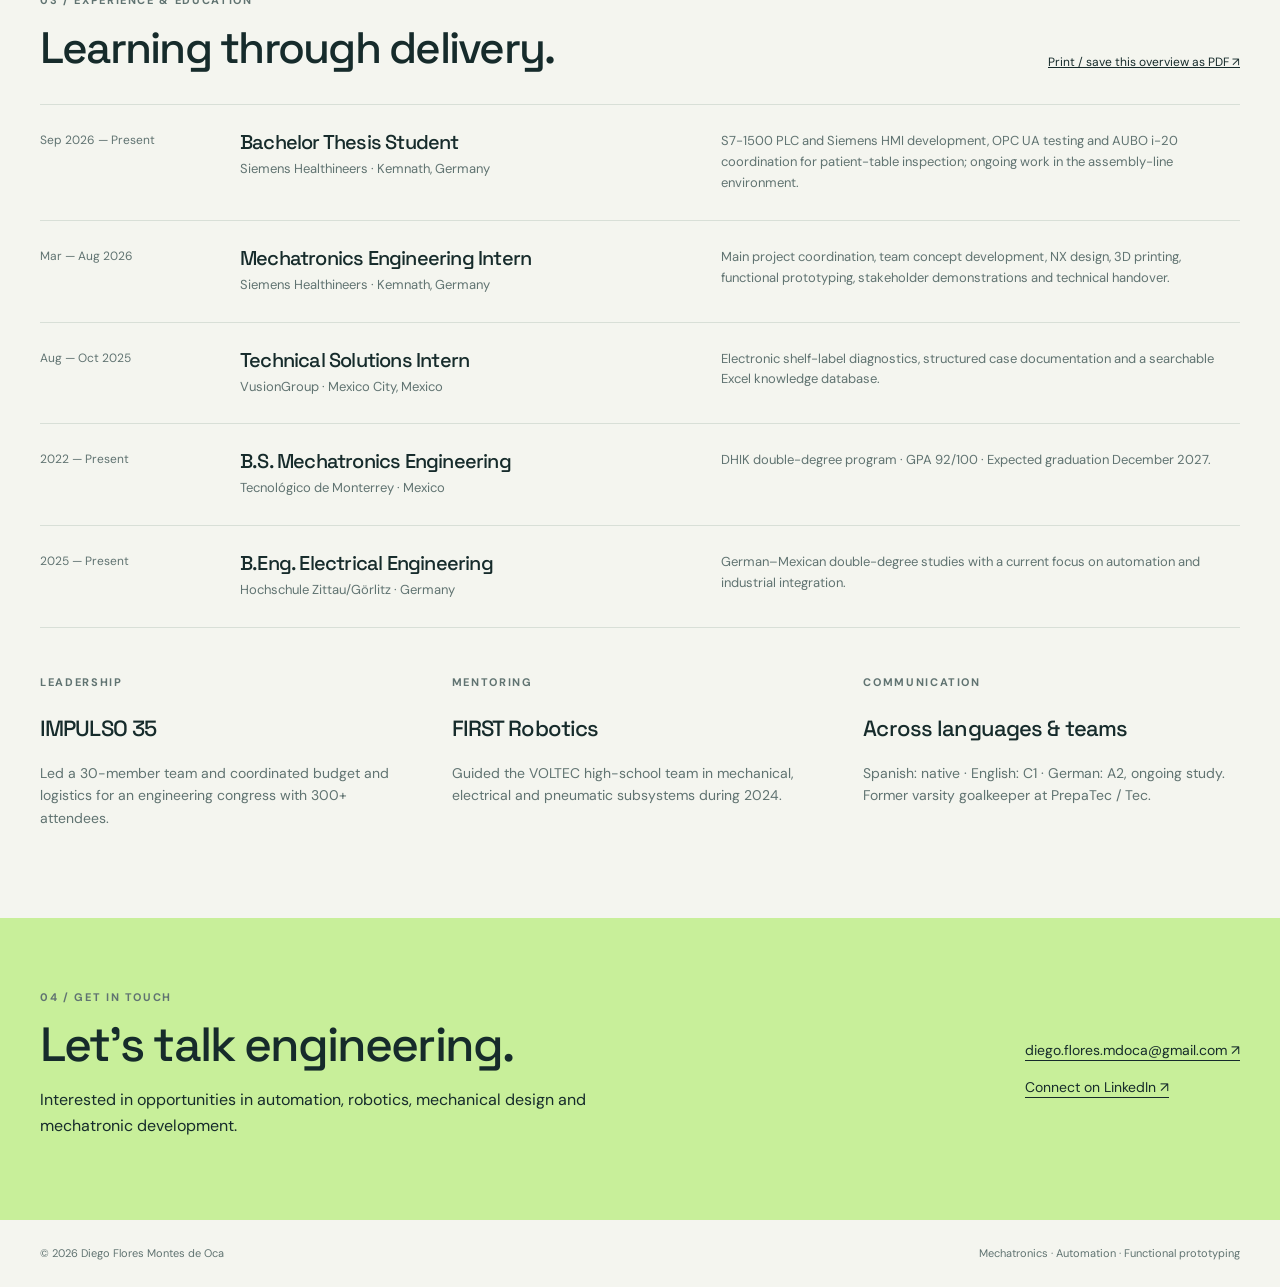
==== commit 0db5c2f2: "Enrich portfolio with academic project photos and verified experience Add ten captioned academic vis" ====
--- a/index.html
+++ b/index.html
@@ -1,4 +1,4 @@
-<!doctype html><html lang="en"><head><meta charset="utf-8"><meta name="viewport" content="width=device-width,initial-scale=1"><meta name="theme-color" content="#183f36"><title>Diego Flores | Mechatronics &amp; Automation</title><meta name="description" content="Engineering portfolio of Diego Flores: automation, robotics, mechanical design and functional prototyping."><link rel="icon" href="favicon.svg" type="image/svg+xml"><link rel="stylesheet" href="style.css"></head><body><a class="skip" href="#main">Skip to content</a><header><nav class="wrap"><a class="brand" href="index.html"><b>DF</b>Diego Flores<span style="color:#7c9c74">.</span></a><div class="navlinks"><a href="index.html#work">Selected work</a><a href="index.html#about">About</a><a href="index.html#contact">Get in touch ↗</a></div></nav></header><main id="main"><section class="hero wrap"><div class="hero-grid"><div><span class="pill"><i class="dot"></i> Mechatronics engineering portfolio</span><h1>Bringing ideas<br>into <em>working systems.</em></h1><p class="lead">I'm Diego, a mechatronics engineering student working across industrial automation, robotics and functional prototyping.</p><p class="lead">Currently developing my bachelor thesis at Siemens Healthineers in Germany.</p><div class="buttons"><a class="btn primary" href="#work">Explore my work <span>↘</span></a><a class="btn" href="https://www.linkedin.com/in/dfmdo/" target="_blank" rel="noopener noreferrer">LinkedIn ↗</a></div></div><div><div class="hero-art"><div class="art-top"><span>DESIGN / CONTROL / INTEGRATE</span><span>DF — 2026</span></div><div class="orbit" role="img" aria-label="Four connected disciplines: mechanical design, controls, robotics, prototyping"><div class="ring"></div><div class="ring"></div><div class="core">DF</div><span class="label l1">01 / Mechanical design</span><span class="label l2">02 / Controls</span><span class="label l3">03 / Robotics</span><span class="label l4">04 / Prototyping</span></div><div class="art-bottom"><span>FROM CONCEPT TO TEST</span><span>ENGINEERING IN PRACTICE</span></div></div><div class="hero-caption">An overview of my engineering focus.</div></div></div><div class="strip"><div><small>Current focus</small>OPC UA & inspection automation</div><div><small>Education</small>Tec de Monterrey × HSZG · DHIK</div><div><small>Based in</small>Germany · From Mexico</div><div><small>Graduation</small>Expected December 2027</div></div></section><section class="section wrap" id="work"><div class="section-head"><div><span class="eyebrow">01 / Selected work</span><h2>Built. Tested. Evaluated.</h2></div><p>Professional work and academic collaborations, with my contribution and the status of each outcome made explicit.</p></div><div class="filters" role="group" aria-label="Filter projects by discipline"><button class="filter" aria-pressed="true" data-filter="All projects">All projects</button><button class="filter" aria-pressed="false" data-filter="Automation">Automation</button><button class="filter" aria-pressed="false" data-filter="Robotics">Robotics</button><button class="filter" aria-pressed="false" data-filter="Mechanical design">Mechanical design</button><button class="filter" aria-pressed="false" data-filter="Embedded">Embedded</button></div><p id="count" class="footnote" aria-live="polite">8 projects</p><div class="cards"><article class="card" data-categories="Automation|Robotics"><div class="visual"><svg viewBox="0 0 560 220" role="img" aria-label="Patient-table inspection automation: conceptual overview"><defs><pattern id="gpatient-table" width="20" height="20" patternUnits="userSpaceOnUse"><path d="M 20 0 L 0 0 0 20" class="grid"/></pattern></defs><rect class="bg" width="560" height="220" fill="url(#gpatient-table)"/><g class="wires"><path d="M 102 120 H 174" /><path d="M 232 120 H 304" /><path d="M 362 120 H 434" /><path d="M 471 158 V 187 H 81 V 158" class="return"/></g><g><rect x="25" y="82" width="112" height="76" rx="9"/><text x="81" y="124" text-anchor="middle">Table control</text><text class="idx" x="38" y="99">01</text></g><g><rect x="155" y="82" width="112" height="76" rx="9"/><text x="211" y="124" text-anchor="middle">OPC UA</text><text class="idx" x="168" y="99">02</text></g><g><rect x="285" y="82" width="112" height="76" rx="9"/><text x="341" y="124" text-anchor="middle">Main PLC</text><text class="idx" x="298" y="99">03</text></g><g><rect x="415" y="82" width="112" height="76" rx="9"/><text x="471" y="124" text-anchor="middle">Inspection</text><text class="idx" x="428" y="99">04</text></g><text class="foot" x="25" y="210">CONCEPTUAL OVERVIEW / 01</text></svg><small>Explanatory schematic · not original CAD</small></div><div class="card-content"><div class="meta">01 / Siemens Healthineers · Bachelor thesis</div><span class="status">In progress</span><h3>Patient-table inspection automation</h3><p>Developing communication and coordinated control for automated patient-table inspections.</p><div class="tagrow"><span class="tag">OPC UA</span><span class="tag">UAExpert</span><span class="tag">SIMATIC S7-1500</span><span class="tag">TIA Portal</span></div><a class="case-link" href="patient-table.html">Explore case study <span aria-hidden="true">↗</span></a></div></article><article class="card" data-categories="Mechanical design|Embedded"><div class="visual"><svg viewBox="0 0 560 220" role="img" aria-label="Medical positioning proof of concept: conceptual overview"><defs><pattern id="gfunctional-prototyping" width="20" height="20" patternUnits="userSpaceOnUse"><path d="M 20 0 L 0 0 0 20" class="grid"/></pattern></defs><rect class="bg" width="560" height="220" fill="url(#gfunctional-prototyping)"/><g class="wires"><path d="M 102 120 H 174" /><path d="M 232 120 H 304" /><path d="M 362 120 H 434" /><path d="M 471 158 V 187 H 81 V 158" class="return"/></g><g><rect x="25" y="82" width="112" height="76" rx="9"/><text x="81" y="124" text-anchor="middle">Concept</text><text class="idx" x="38" y="99">01</text></g><g><rect x="155" y="82" width="112" height="76" rx="9"/><text x="211" y="124" text-anchor="middle">CAD</text><text class="idx" x="168" y="99">02</text></g><g><rect x="285" y="82" width="112" height="76" rx="9"/><text x="341" y="124" text-anchor="middle">Build</text><text class="idx" x="298" y="99">03</text></g><g><rect x="415" y="82" width="112" height="76" rx="9"/><text x="471" y="124" text-anchor="middle">Review</text><text class="idx" x="428" y="99">04</text></g><text class="foot" x="25" y="210">CONCEPTUAL OVERVIEW / 02</text></svg><small>Explanatory schematic · not original CAD</small></div><div class="card-content"><div class="meta">02 / Siemens Healthineers · Internship</div><span class="status">Functional prototypes</span><h3>Medical positioning proof of concept</h3><p>Led project coordination and technical development of a positioning proof of concept, delivering two motorized demonstrators.</p><div class="tagrow"><span class="tag">Siemens NX</span><span class="tag">Teamcenter</span><span class="tag">3D printing</span><span class="tag">Arduino</span></div><a class="case-link" href="functional-prototyping.html">Explore case study <span aria-hidden="true">↗</span></a></div></article><article class="card" data-categories="Automation|Robotics|Mechanical design"><div class="visual"><svg viewBox="0 0 560 220" role="img" aria-label="FrED Factory — Workstation 1: conceptual overview"><defs><pattern id="gfred-factory" width="20" height="20" patternUnits="userSpaceOnUse"><path d="M 20 0 L 0 0 0 20" class="grid"/></pattern></defs><rect class="bg" width="560" height="220" fill="url(#gfred-factory)"/><g class="wires"><path d="M 102 120 H 174" /><path d="M 232 120 H 304" /><path d="M 362 120 H 434" /><path d="M 471 158 V 187 H 81 V 158" class="return"/></g><g><rect x="25" y="82" width="112" height="76" rx="9"/><text x="81" y="124" text-anchor="middle">Fixture</text><text class="idx" x="38" y="99">01</text></g><g><rect x="155" y="82" width="112" height="76" rx="9"/><text x="211" y="124" text-anchor="middle">Robot</text><text class="idx" x="168" y="99">02</text></g><g><rect x="285" y="82" width="112" height="76" rx="9"/><text x="341" y="124" text-anchor="middle">Screwdriver</text><text class="idx" x="298" y="99">03</text></g><g><rect x="415" y="82" width="112" height="76" rx="9"/><text x="471" y="124" text-anchor="middle">PLC / HMI</text><text class="idx" x="428" y="99">04</text></g><text class="foot" x="25" y="210">CONCEPTUAL OVERVIEW / 03</text></svg><small>Explanatory schematic · not original CAD</small></div><div class="card-content"><div class="meta">03 / MIT–Tec · Academic collaboration</div><span class="status">Physical integration</span><h3>FrED Factory — Workstation 1</h3><p>Worked on the base-assembly workstation of a collaborative automated production line.</p><div class="tagrow"><span class="tag">KUKA</span><span class="tag">Siemens S7-1200</span><span class="tag">WinCC HMI</span><span class="tag">Process Simulate</span></div><a class="case-link" href="fred-factory.html">Explore case study <span aria-hidden="true">↗</span></a></div></article><article class="card" data-categories="Automation|Robotics"><div class="visual"><svg viewBox="0 0 560 220" role="img" aria-label="Dual-robot bottle packaging: conceptual overview"><defs><pattern id="gabb-packaging" width="20" height="20" patternUnits="userSpaceOnUse"><path d="M 20 0 L 0 0 0 20" class="grid"/></pattern></defs><rect class="bg" width="560" height="220" fill="url(#gabb-packaging)"/><g class="wires"><path d="M 102 120 H 174" /><path d="M 232 120 H 304" /><path d="M 362 120 H 434" /><path d="M 471 158 V 187 H 81 V 158" class="return"/></g><g><rect x="25" y="82" width="112" height="76" rx="9"/><text x="81" y="124" text-anchor="middle">Infeed</text><text class="idx" x="38" y="99">01</text></g><g><rect x="155" y="82" width="112" height="76" rx="9"/><text x="211" y="124" text-anchor="middle">Packing</text><text class="idx" x="168" y="99">02</text></g><g><rect x="285" y="82" width="112" height="76" rx="9"/><text x="341" y="124" text-anchor="middle">Palletizing</text><text class="idx" x="298" y="99">03</text></g><g><rect x="415" y="82" width="112" height="76" rx="9"/><text x="471" y="124" text-anchor="middle">Outfeed</text><text class="idx" x="428" y="99">04</text></g><text class="foot" x="25" y="210">CONCEPTUAL OVERVIEW / 04</text></svg><small>Explanatory schematic · not original CAD</small></div><div class="card-content"><div class="meta">04 / ABB · Academic collaboration</div><span class="status">Simulation / proposal</span><h3>Dual-robot bottle packaging</h3><p>Led an academic packaging and palletizing proposal supported by robot simulation and technical evaluation.</p><div class="tagrow"><span class="tag">ABB RobotStudio</span><span class="tag">RAPID</span><span class="tag">IRB 4600 / 2600</span><span class="tag">Tooling</span></div><a class="case-link" href="abb-packaging.html">Explore case study <span aria-hidden="true">↗</span></a></div></article><article class="card" data-categories="Automation|Robotics"><div class="visual"><svg viewBox="0 0 560 220" role="img" aria-label="WS9 switch-inspection station: conceptual overview"><defs><pattern id="gws9-inspection" width="20" height="20" patternUnits="userSpaceOnUse"><path d="M 20 0 L 0 0 0 20" class="grid"/></pattern></defs><rect class="bg" width="560" height="220" fill="url(#gws9-inspection)"/><g class="wires"><path d="M 102 120 H 174" /><path d="M 232 120 H 304" /><path d="M 362 120 H 434" /><path d="M 471 158 V 187 H 81 V 158" class="return"/></g><g><rect x="25" y="82" width="112" height="76" rx="9"/><text x="81" y="124" text-anchor="middle">Handle</text><text class="idx" x="38" y="99">01</text></g><g><rect x="155" y="82" width="112" height="76" rx="9"/><text x="211" y="124" text-anchor="middle">Inspect</text><text class="idx" x="168" y="99">02</text></g><g><rect x="285" y="82" width="112" height="76" rx="9"/><text x="341" y="124" text-anchor="middle">Evaluate</text><text class="idx" x="298" y="99">03</text></g><g><rect x="415" y="82" width="112" height="76" rx="9"/><text x="471" y="124" text-anchor="middle">Report</text><text class="idx" x="428" y="99">04</text></g><text class="foot" x="25" y="210">CONCEPTUAL OVERVIEW / 05</text></svg><small>Explanatory schematic · not original CAD</small></div><div class="card-content"><div class="meta">05 / Schneider Electric · Academic collaboration</div><span class="status">Simulation / proposal</span><h3>WS9 switch-inspection station</h3><p>Developed an academic inspection-cell proposal combining a cobot, vision and PLC control.</p><div class="tagrow"><span class="tag">Lexium cobot</span><span class="tag">M262 PLC</span><span class="tag">Machine Expert Twin</span><span class="tag">Machine vision</span></div><a class="case-link" href="ws9-inspection.html">Explore case study <span aria-hidden="true">↗</span></a></div></article><article class="card" data-categories="Embedded|Mechanical design"><div class="visual"><svg viewBox="0 0 560 220" role="img" aria-label="Semi-autonomous scale vehicle: conceptual overview"><defs><pattern id="gstm32-vehicle" width="20" height="20" patternUnits="userSpaceOnUse"><path d="M 20 0 L 0 0 0 20" class="grid"/></pattern></defs><rect class="bg" width="560" height="220" fill="url(#gstm32-vehicle)"/><g class="wires"><path d="M 102 120 H 174" /><path d="M 232 120 H 304" /><path d="M 362 120 H 434" /><path d="M 471 158 V 187 H 81 V 158" class="return"/></g><g><rect x="25" y="82" width="112" height="76" rx="9"/><text x="81" y="124" text-anchor="middle">Setpoint</text><text class="idx" x="38" y="99">01</text></g><g><rect x="155" y="82" width="112" height="76" rx="9"/><text x="211" y="124" text-anchor="middle">PID</text><text class="idx" x="168" y="99">02</text></g><g><rect x="285" y="82" width="112" height="76" rx="9"/><text x="341" y="124" text-anchor="middle">Motor</text><text class="idx" x="298" y="99">03</text></g><g><rect x="415" y="82" width="112" height="76" rx="9"/><text x="471" y="124" text-anchor="middle">Encoder</text><text class="idx" x="428" y="99">04</text></g><text class="foot" x="25" y="210">CONCEPTUAL OVERVIEW / 06</text></svg><small>Explanatory schematic · not original CAD</small></div><div class="card-content"><div class="meta">06 / John Deere · Academic collaboration</div><span class="status">Physical prototype</span><h3>Semi-autonomous scale vehicle</h3><p>Built a team prototype combining embedded control, encoder feedback and remote operation.</p><div class="tagrow"><span class="tag">STM32F103</span><span class="tag">C / C++</span><span class="tag">PID</span><span class="tag">PWM</span></div><a class="case-link" href="stm32-vehicle.html">Explore case study <span aria-hidden="true">↗</span></a></div></article><article class="card" data-categories="Mechanical design"><div class="visual"><svg viewBox="0 0 560 220" role="img" aria-label="Brazing-torch holding device: conceptual overview"><defs><pattern id="gtorch-holder" width="20" height="20" patternUnits="userSpaceOnUse"><path d="M 20 0 L 0 0 0 20" class="grid"/></pattern></defs><rect class="bg" width="560" height="220" fill="url(#gtorch-holder)"/><g class="wires"><path d="M 102 120 H 174" /><path d="M 232 120 H 304" /><path d="M 362 120 H 434" /><path d="M 471 158 V 187 H 81 V 158" class="return"/></g><g><rect x="25" y="82" width="112" height="76" rx="9"/><text x="81" y="124" text-anchor="middle">Handling</text><text class="idx" x="38" y="99">01</text></g><g><rect x="155" y="82" width="112" height="76" rx="9"/><text x="211" y="124" text-anchor="middle">CAD</text><text class="idx" x="168" y="99">02</text></g><g><rect x="285" y="82" width="112" height="76" rx="9"/><text x="341" y="124" text-anchor="middle">Materials</text><text class="idx" x="298" y="99">03</text></g><g><rect x="415" y="82" width="112" height="76" rx="9"/><text x="471" y="124" text-anchor="middle">Prototype</text><text class="idx" x="428" y="99">04</text></g><text class="foot" x="25" y="210">CONCEPTUAL OVERVIEW / 07</text></svg><small>Explanatory schematic · not original CAD</small></div><div class="card-content"><div class="meta">07 / Carrier · Academic collaboration</div><span class="status">Design / prototype</span><h3>Brazing-torch holding device</h3><p>Designed and prototyped a holder intended to improve torch handling and reduce exposure to burn risks.</p><div class="tagrow"><span class="tag">SolidWorks</span><span class="tag">Granta</span><span class="tag">Material selection</span><span class="tag">Prototyping</span></div><a class="case-link" href="torch-holder.html">Explore case study <span aria-hidden="true">↗</span></a></div></article><article class="card" data-categories="Embedded|Automation"><div class="visual"><svg viewBox="0 0 560 220" role="img" aria-label="Electronic shelf-label solutions: conceptual overview"><defs><pattern id="gvusion-support" width="20" height="20" patternUnits="userSpaceOnUse"><path d="M 20 0 L 0 0 0 20" class="grid"/></pattern></defs><rect class="bg" width="560" height="220" fill="url(#gvusion-support)"/><g class="wires"><path d="M 102 120 H 174" /><path d="M 232 120 H 304" /><path d="M 362 120 H 434" /><path d="M 471 158 V 187 H 81 V 158" class="return"/></g><g><rect x="25" y="82" width="112" height="76" rx="9"/><text x="81" y="124" text-anchor="middle">Diagnose</text><text class="idx" x="38" y="99">01</text></g><g><rect x="155" y="82" width="112" height="76" rx="9"/><text x="211" y="124" text-anchor="middle">Validate</text><text class="idx" x="168" y="99">02</text></g><g><rect x="285" y="82" width="112" height="76" rx="9"/><text x="341" y="124" text-anchor="middle">Resolve</text><text class="idx" x="298" y="99">03</text></g><g><rect x="415" y="82" width="112" height="76" rx="9"/><text x="471" y="124" text-anchor="middle">Document</text><text class="idx" x="428" y="99">04</text></g><text class="foot" x="25" y="210">CONCEPTUAL OVERVIEW / 08</text></svg><small>Explanatory schematic · not original CAD</small></div><div class="card-content"><div class="meta">08 / VusionGroup · Internship</div><span class="status">Technical support / tooling</span><h3>Electronic shelf-label solutions</h3><p>Combined technical troubleshooting, API tooling and knowledge-base documentation for electronic shelf-label systems.</p><div class="tagrow"><span class="tag">Python / Java</span><span class="tag">REST / JSON</span><span class="tag">Excel</span><span class="tag">vManager</span></div><a class="case-link" href="vusion-support.html">Explore case study <span aria-hidden="true">↗</span></a></div></article></div><p class="footnote">Academic collaborations are coursework projects, not employment with the named organizations. Schematics explain the work; they are not photographs, original CAD or measured datasets.</p></section>
+<!doctype html><html lang="en"><head><meta charset="utf-8"><meta name="viewport" content="width=device-width,initial-scale=1"><meta name="theme-color" content="#183f36"><title>Diego Flores | Mechatronics &amp; Automation</title><meta name="description" content="Engineering portfolio of Diego Flores: automation, robotics, mechanical design and functional prototyping."><link rel="icon" href="favicon.svg" type="image/svg+xml"><link rel="stylesheet" href="style.css"></head><body><a class="skip" href="#main">Skip to content</a><header><nav class="wrap"><a class="brand" href="index.html"><b>DF</b>Diego Flores<span style="color:#7c9c74">.</span></a><div class="navlinks"><a href="index.html#work">Selected work</a><a href="index.html#about">About</a><a href="index.html#contact">Get in touch ↗</a></div></nav></header><main id="main"><section class="hero wrap"><div class="hero-grid"><div><span class="pill"><i class="dot"></i> Mechatronics engineering portfolio</span><h1>Bringing ideas<br>into <em>working systems.</em></h1><p class="lead">I'm Diego, a mechatronics engineering student working across industrial automation, robotics and functional prototyping.</p><p class="lead">Currently developing my bachelor thesis at Siemens Healthineers in Germany.</p><div class="buttons"><a class="btn primary" href="#work">Explore my work <span>↘</span></a><a class="btn" href="https://www.linkedin.com/in/dfmdo/" target="_blank" rel="noopener noreferrer">LinkedIn ↗</a></div></div><div><div class="hero-art"><div class="art-top"><span>DESIGN / CONTROL / INTEGRATE</span><span>DF — 2026</span></div><div class="orbit" role="img" aria-label="Four connected disciplines: mechanical design, controls, robotics, prototyping"><div class="ring"></div><div class="ring"></div><div class="core">DF</div><span class="label l1">01 / Mechanical design</span><span class="label l2">02 / Controls</span><span class="label l3">03 / Robotics</span><span class="label l4">04 / Prototyping</span></div><div class="art-bottom"><span>FROM CONCEPT TO TEST</span><span>ENGINEERING IN PRACTICE</span></div></div><div class="hero-caption">An overview of my engineering focus.</div></div></div><div class="strip"><div><small>Current focus</small>OPC UA & inspection automation</div><div><small>Education</small>Tec de Monterrey × HSZG · DHIK</div><div><small>Based in</small>Germany · From Mexico</div><div><small>Graduation</small>Expected December 2027</div></div></section><section class="section wrap" id="work"><div class="section-head"><div><span class="eyebrow">01 / Selected work</span><h2>Built. Tested. Evaluated.</h2></div><p>Professional work and academic collaborations, with my contribution and the status of each outcome made explicit.</p></div><div class="filters" role="group" aria-label="Filter projects by discipline"><button class="filter" aria-pressed="true" data-filter="All projects">All projects</button><button class="filter" aria-pressed="false" data-filter="Automation">Automation</button><button class="filter" aria-pressed="false" data-filter="Robotics">Robotics</button><button class="filter" aria-pressed="false" data-filter="Mechanical design">Mechanical design</button><button class="filter" aria-pressed="false" data-filter="Embedded">Embedded</button></div><p id="count" class="footnote" aria-live="polite">8 projects</p><div class="cards"><article class="card" data-categories="Automation|Robotics"><div class="visual"><svg viewBox="0 0 560 220" role="img" aria-label="Patient-table inspection automation: conceptual overview"><defs><pattern id="gpatient-table" width="20" height="20" patternUnits="userSpaceOnUse"><path d="M 20 0 L 0 0 0 20" class="grid"/></pattern></defs><rect class="bg" width="560" height="220" fill="url(#gpatient-table)"/><g class="wires"><path d="M 102 120 H 174" /><path d="M 232 120 H 304" /><path d="M 362 120 H 434" /><path d="M 471 158 V 187 H 81 V 158" class="return"/></g><g><rect x="25" y="82" width="112" height="76" rx="9"/><text x="81" y="124" text-anchor="middle">Table control</text><text class="idx" x="38" y="99">01</text></g><g><rect x="155" y="82" width="112" height="76" rx="9"/><text x="211" y="124" text-anchor="middle">OPC UA</text><text class="idx" x="168" y="99">02</text></g><g><rect x="285" y="82" width="112" height="76" rx="9"/><text x="341" y="124" text-anchor="middle">Main PLC</text><text class="idx" x="298" y="99">03</text></g><g><rect x="415" y="82" width="112" height="76" rx="9"/><text x="471" y="124" text-anchor="middle">Inspection</text><text class="idx" x="428" y="99">04</text></g><text class="foot" x="25" y="210">CONCEPTUAL OVERVIEW / 01</text></svg><small>Explanatory schematic · not original CAD</small></div><div class="card-content"><div class="meta">01 / Siemens Healthineers · Bachelor thesis</div><span class="status">In progress</span><h3>Patient-table inspection automation</h3><p>Developing communication and coordinated control for automated patient-table inspections.</p><div class="tagrow"><span class="tag">OPC UA</span><span class="tag">UAExpert</span><span class="tag">SIMATIC S7-1500</span><span class="tag">TIA Portal</span></div><a class="case-link" href="patient-table.html">Explore case study <span aria-hidden="true">↗</span></a></div></article><article class="card" data-categories="Mechanical design|Embedded"><div class="visual"><svg viewBox="0 0 560 220" role="img" aria-label="Medical positioning proof of concept: conceptual overview"><defs><pattern id="gfunctional-prototyping" width="20" height="20" patternUnits="userSpaceOnUse"><path d="M 20 0 L 0 0 0 20" class="grid"/></pattern></defs><rect class="bg" width="560" height="220" fill="url(#gfunctional-prototyping)"/><g class="wires"><path d="M 102 120 H 174" /><path d="M 232 120 H 304" /><path d="M 362 120 H 434" /><path d="M 471 158 V 187 H 81 V 158" class="return"/></g><g><rect x="25" y="82" width="112" height="76" rx="9"/><text x="81" y="124" text-anchor="middle">Concept</text><text class="idx" x="38" y="99">01</text></g><g><rect x="155" y="82" width="112" height="76" rx="9"/><text x="211" y="124" text-anchor="middle">CAD</text><text class="idx" x="168" y="99">02</text></g><g><rect x="285" y="82" width="112" height="76" rx="9"/><text x="341" y="124" text-anchor="middle">Build</text><text class="idx" x="298" y="99">03</text></g><g><rect x="415" y="82" width="112" height="76" rx="9"/><text x="471" y="124" text-anchor="middle">Review</text><text class="idx" x="428" y="99">04</text></g><text class="foot" x="25" y="210">CONCEPTUAL OVERVIEW / 02</text></svg><small>Explanatory schematic · not original CAD</small></div><div class="card-content"><div class="meta">02 / Siemens Healthineers · Internship</div><span class="status">Functional prototypes</span><h3>Medical positioning proof of concept</h3><p>Led project coordination and technical development of a positioning proof of concept, delivering two motorized demonstrators.</p><div class="tagrow"><span class="tag">Siemens NX</span><span class="tag">Teamcenter</span><span class="tag">3D printing</span><span class="tag">Arduino</span></div><a class="case-link" href="functional-prototyping.html">Explore case study <span aria-hidden="true">↗</span></a></div></article><article class="card" data-categories="Automation|Robotics|Mechanical design"><div class="visual photo"><img src="fred-assembly.webp" alt="KUKA robot and physical base-assembly workstation" loading="lazy" decoding="async"><small>Original project photograph · Academic team project</small></div><div class="card-content"><div class="meta">03 / MIT–Tec · Academic collaboration</div><span class="status">Physical integration</span><h3>FrED Factory — Workstation 1</h3><p>Worked on the base-assembly workstation of a collaborative automated production line.</p><div class="tagrow"><span class="tag">KUKA</span><span class="tag">Siemens S7-1200</span><span class="tag">WinCC HMI</span><span class="tag">Process Simulate</span></div><a class="case-link" href="fred-factory.html">Explore case study <span aria-hidden="true">↗</span></a></div></article><article class="card" data-categories="Automation|Robotics"><div class="visual photo"><img src="abb-cell.webp" alt="Simulated ABB bottle-packaging cell" loading="lazy" decoding="async"><small>Original project simulation · Academic team project</small></div><div class="card-content"><div class="meta">04 / ABB · Academic collaboration</div><span class="status">Simulation / proposal</span><h3>Dual-robot bottle packaging</h3><p>Led an academic packaging and palletizing proposal supported by robot simulation and technical evaluation.</p><div class="tagrow"><span class="tag">ABB RobotStudio</span><span class="tag">RAPID</span><span class="tag">IRB 4600 / 2600</span><span class="tag">Tooling</span></div><a class="case-link" href="abb-packaging.html">Explore case study <span aria-hidden="true">↗</span></a></div></article><article class="card" data-categories="Automation|Robotics"><div class="visual photo"><img src="ws9-robot.webp" alt="Physical Lexium cobot inspection demonstration" loading="lazy" decoding="async"><small>Original project photograph · Academic team project</small></div><div class="card-content"><div class="meta">05 / Schneider Electric · Academic collaboration</div><span class="status">Physical demonstration / proposal</span><h3>WS9 switch-inspection station</h3><p>Combined cobot handling, vision and PLC/HMI logic in an academic inspection demonstration and workstation proposal.</p><div class="tagrow"><span class="tag">Lexium cobot</span><span class="tag">M262 PLC</span><span class="tag">Machine Expert Twin</span><span class="tag">Machine vision</span></div><a class="case-link" href="ws9-inspection.html">Explore case study <span aria-hidden="true">↗</span></a></div></article><article class="card" data-categories="Embedded|Mechanical design"><div class="visual photo"><img src="vehicle-prototype.webp" alt="Assembled STM32 scale vehicle with breadboard electronics" loading="lazy" decoding="async"><small>Original project photograph · Academic team project</small></div><div class="card-content"><div class="meta">06 / John Deere · Academic collaboration</div><span class="status">Physical prototype</span><h3>Semi-autonomous scale vehicle</h3><p>Built a team prototype combining embedded control, encoder feedback and remote operation.</p><div class="tagrow"><span class="tag">STM32F103</span><span class="tag">C / C++</span><span class="tag">PID</span><span class="tag">PWM</span></div><a class="case-link" href="stm32-vehicle.html">Explore case study <span aria-hidden="true">↗</span></a></div></article><article class="card" data-categories="Mechanical design"><div class="visual photo"><img src="carrier-prototype.webp" alt="Torch holder prototype fitted to equipment" loading="lazy" decoding="async"><small>Original project photograph · Academic team project</small></div><div class="card-content"><div class="meta">07 / Carrier · Academic collaboration</div><span class="status">Design / prototype</span><h3>Brazing-torch holding device</h3><p>Designed and prototyped a holder intended to improve torch handling and reduce exposure to burn risks.</p><div class="tagrow"><span class="tag">SolidWorks</span><span class="tag">Granta</span><span class="tag">Material selection</span><span class="tag">Prototyping</span></div><a class="case-link" href="torch-holder.html">Explore case study <span aria-hidden="true">↗</span></a></div></article><article class="card" data-categories="Embedded|Automation"><div class="visual"><svg viewBox="0 0 560 220" role="img" aria-label="Electronic shelf-label solutions: conceptual overview"><defs><pattern id="gvusion-support" width="20" height="20" patternUnits="userSpaceOnUse"><path d="M 20 0 L 0 0 0 20" class="grid"/></pattern></defs><rect class="bg" width="560" height="220" fill="url(#gvusion-support)"/><g class="wires"><path d="M 102 120 H 174" /><path d="M 232 120 H 304" /><path d="M 362 120 H 434" /><path d="M 471 158 V 187 H 81 V 158" class="return"/></g><g><rect x="25" y="82" width="112" height="76" rx="9"/><text x="81" y="124" text-anchor="middle">Diagnose</text><text class="idx" x="38" y="99">01</text></g><g><rect x="155" y="82" width="112" height="76" rx="9"/><text x="211" y="124" text-anchor="middle">Validate</text><text class="idx" x="168" y="99">02</text></g><g><rect x="285" y="82" width="112" height="76" rx="9"/><text x="341" y="124" text-anchor="middle">Resolve</text><text class="idx" x="298" y="99">03</text></g><g><rect x="415" y="82" width="112" height="76" rx="9"/><text x="471" y="124" text-anchor="middle">Document</text><text class="idx" x="428" y="99">04</text></g><text class="foot" x="25" y="210">CONCEPTUAL OVERVIEW / 08</text></svg><small>Explanatory schematic · not original CAD</small></div><div class="card-content"><div class="meta">08 / VusionGroup · Internship</div><span class="status">Technical support / knowledge base</span><h3>Electronic shelf-label solutions</h3><p>Combined L1 troubleshooting with case documentation, an Excel knowledge database and an AI-assisted retrieval proposal.</p><div class="tagrow"><span class="tag">Case mapping</span><span class="tag">Knowledge organization</span><span class="tag">Excel</span><span class="tag">vManager</span></div><a class="case-link" href="vusion-support.html">Explore case study <span aria-hidden="true">↗</span></a></div></article></div><p class="footnote">Academic collaborations are coursework projects, not employment with the named organizations. Project photographs and simulation screenshots come from academic team presentations. Generalized diagrams are labeled separately; professional project imagery remains confidential.</p></section>
 <section class="section about" id="about"><div class="wrap about-grid"><div><span class="eyebrow">02 / Engineering approach</span><h2>Across disciplines.<br>Close to the hardware.</h2><p>I study Mechatronics Engineering at Tecnológico de Monterrey and Electrical Engineering at Hochschule Zittau/Görlitz through the German–Mexican DHIK double-degree program.</p><p>I enjoy connecting mechanical design, control logic and physical testing—and explaining technical work clearly to the people involved.</p><p>My experience spans functional demonstrators, robotic assembly, inspection concepts and technical support tooling.</p></div><div class="skills"><div><h3>Mechanical design</h3><p>Siemens NX · SolidWorks<br>Assembly & fixture design<br>3D printing · Rapid prototyping<br>Material selection</p></div><div><h3>Automation & robotics</h3><p>TIA Portal · S7-1200 / S7-1500<br>WinCC HMI · ABB RobotStudio<br>KUKA · AUBO · PLC–robot coordination<br>Digital-twin evaluation</p></div><div><h3>Control & communication</h3><p>OPC UA · UAExpert · PROFINET<br>Arduino · STM32 · PID<br>Python · C / C++<br>REST / JSON tooling</p></div><div><h3>Project development</h3><p>Requirements & concept evaluation<br>Prototype testing<br>Stakeholder demonstrations<br>Technical documentation & handover</p></div></div></div></section>
-<section class="section wrap" id="experience"><div class="section-head"><div><span class="eyebrow">03 / Experience & education</span><h2>Learning through delivery.</h2></div><button class="print-button" onclick="window.print()">Print / save this overview as PDF ↗</button></div><div class="timeline"><article class="event"><time>Sep 2026 — Present</time><div><h3>Bachelor Thesis Student</h3><p>Siemens Healthineers · Kemnath, Germany</p></div><p>Automation engineering, OPC UA integration, PLC–robot coordination and HMI development for patient-table inspection.</p></article><article class="event"><time>Mar — Aug 2026</time><div><h3>Mechatronics Engineering Intern</h3><p>Siemens Healthineers · Kemnath, Germany</p></div><p>Technical development and coordination of a proof of concept, from NX assemblies and printed parts to two motorized demonstrators and stakeholder handover.</p></article><article class="event"><time>Aug — Oct 2025</time><div><h3>Technical Solutions Intern</h3><p>VusionGroup · Mexico City, Mexico</p></div><p>Electronic shelf-label diagnostics, API tooling, data validation and repeatable troubleshooting documentation.</p></article><article class="event"><time>2022 — Present</time><div><h3>B.S. Mechatronics Engineering</h3><p>Tecnológico de Monterrey · Mexico</p></div><p>DHIK double-degree program · GPA 92/100 · Expected graduation December 2027.</p></article><article class="event"><time>2025 — Present</time><div><h3>B.Eng. Electrical Engineering</h3><p>Hochschule Zittau/Görlitz · Germany</p></div><p>German–Mexican double-degree studies with a current focus on automation and industrial integration.</p></article></div><div class="leadership"><div><span class="eyebrow">Leadership</span><h3>IMPULSO 35</h3><p>Led a 30-member team and coordinated budget and logistics for an engineering congress with 300+ attendees.</p></div><div><span class="eyebrow">Mentoring</span><h3>FIRST Robotics</h3><p>Guided the VOLTEC high-school team in mechanical, electrical and pneumatic subsystems during 2024.</p></div><div><span class="eyebrow">Communication</span><h3>Across languages & teams</h3><p>Spanish: native · English: C1 · German: A2, ongoing study. Former varsity goalkeeper at PrepaTec / Tec.</p></div></div></section>
+<section class="section wrap" id="experience"><div class="section-head"><div><span class="eyebrow">03 / Experience & education</span><h2>Learning through delivery.</h2></div><button class="print-button" onclick="window.print()">Print / save this overview as PDF ↗</button></div><div class="timeline"><article class="event"><time>Sep 2026 — Present</time><div><h3>Bachelor Thesis Student</h3><p>Siemens Healthineers · Kemnath, Germany</p></div><p>S7-1500 PLC and Siemens HMI development, OPC UA testing and AUBO i-20 coordination for patient-table inspection; ongoing work in the assembly-line environment.</p></article><article class="event"><time>Mar — Aug 2026</time><div><h3>Mechatronics Engineering Intern</h3><p>Siemens Healthineers · Kemnath, Germany</p></div><p>Main project coordination, team concept development, NX design, 3D printing, functional prototyping, stakeholder demonstrations and technical handover.</p></article><article class="event"><time>Aug — Oct 2025</time><div><h3>Technical Solutions Intern</h3><p>VusionGroup · Mexico City, Mexico</p></div><p>Electronic shelf-label diagnostics, structured case documentation and a searchable Excel knowledge database.</p></article><article class="event"><time>2022 — Present</time><div><h3>B.S. Mechatronics Engineering</h3><p>Tecnológico de Monterrey · Mexico</p></div><p>DHIK double-degree program · GPA 92/100 · Expected graduation December 2027.</p></article><article class="event"><time>2025 — Present</time><div><h3>B.Eng. Electrical Engineering</h3><p>Hochschule Zittau/Görlitz · Germany</p></div><p>German–Mexican double-degree studies with a current focus on automation and industrial integration.</p></article></div><div class="leadership"><div><span class="eyebrow">Leadership</span><h3>IMPULSO 35</h3><p>Led a 30-member team and coordinated budget and logistics for an engineering congress with 300+ attendees.</p></div><div><span class="eyebrow">Mentoring</span><h3>FIRST Robotics</h3><p>Guided the VOLTEC high-school team in mechanical, electrical and pneumatic subsystems during 2024.</p></div><div><span class="eyebrow">Communication</span><h3>Across languages & teams</h3><p>Spanish: native · English: C1 · German: A2, ongoing study. Former varsity goalkeeper at PrepaTec / Tec.</p></div></div></section>
 <section class="contact" id="contact"><div class="wrap"><div><span class="eyebrow">04 / Get in touch</span><h2>Let's talk engineering.</h2><p>Interested in opportunities in automation, robotics, mechanical design and mechatronic development.</p></div><div class="contact-links"><a href="mailto:diego.flores.mdoca@gmail.com">diego.flores.mdoca@gmail.com ↗</a><a href="https://www.linkedin.com/in/dfmdo/" target="_blank" rel="noopener noreferrer">Connect on LinkedIn ↗</a></div></div></section></main><script src="app.js"></script><footer><div class="wrap"><span>© 2026 Diego Flores Montes de Oca</span><span>Mechatronics · Automation · Functional prototyping</span></div></footer></body></html>
--- a/style.css
+++ b/style.css
@@ -1,3 +1,6 @@
 @import url('https://fonts.googleapis.com/css2?family=DM+Sans:wght@400;500;600;700&family=Space+Grotesk:wght@400;500;600;700&display=swap');
 :root{--ink:#162b2b;--muted:#607371;--paper:#f4f5ef;--line:#d8dfd7;--green:#c8ef9a;--forest:#183f36;--white:#fff;--orange:#d36a3e}*{box-sizing:border-box}html{scroll-behavior:smooth;scroll-padding-top:90px}body{margin:0;background:var(--paper);color:var(--ink);font-family:'DM Sans',Arial,sans-serif;line-height:1.6}h1,h2,h3,h4,.brand{font-family:'Space Grotesk',Arial,sans-serif;line-height:1.1;font-weight:500;letter-spacing:-.04em}a{color:inherit;text-underline-offset:5px}button{font:inherit;cursor:pointer}a:focus-visible,button:focus-visible{outline:3px solid var(--orange);outline-offset:5px}.wrap{width:min(1240px,calc(100% - 80px));margin:auto}header{position:sticky;top:0;z-index:10;background:rgba(244,245,239,.96);border-bottom:1px solid var(--line)}nav{display:flex;align-items:center;justify-content:space-between;height:80px;gap:20px}.brand{text-decoration:none;font-size:24px}.brand b{display:inline-grid;place-items:center;background:var(--forest);color:var(--green);width:39px;height:39px;font-size:17px;margin-right:12px;border-radius:50%;letter-spacing:0}.navlinks{display:flex;gap:30px;font-size:14px}.navlinks a{text-decoration:none}.pill{display:inline-flex;align-items:center;gap:8px;border:1px solid var(--line);padding:6px 11px;border-radius:30px;font-size:11px;font-weight:600;letter-spacing:.06em;text-transform:uppercase}.dot{height:6px;width:6px;border-radius:50%;background:#55864a}.hero{padding:80px 0 55px}.hero-grid{display:grid;grid-template-columns:1.2fr 1fr;gap:65px;align-items:center}h1{font-size:clamp(50px,5.5vw,78px);margin:23px 0;max-width:760px}h1 em{font-style:normal;color:#61816f}.lead{color:var(--muted);max-width:580px;font-size:18px}.buttons{display:flex;gap:13px;flex-wrap:wrap;margin-top:28px}.btn{display:inline-flex;align-items:center;gap:25px;padding:13px 19px;border:1px solid var(--ink);text-decoration:none;font-size:14px;border-radius:5px;background:transparent}.btn.primary{background:var(--forest);color:white}.btn.light{border-color:#79958b;color:white}.hero-art{background:var(--forest);padding:27px;border-radius:12px;color:white;min-height:390px;display:flex;flex-direction:column;justify-content:space-between;position:relative;overflow:hidden}.art-top,.art-bottom{display:flex;justify-content:space-between;font-size:10px;letter-spacing:.12em}.art-bottom{color:#b4c9bf}.hero-art .orbit{position:relative;height:240px;display:grid;place-items:center;background:radial-gradient(circle at center,rgba(200,239,154,.08),transparent 65%)}.orbit .ring{position:absolute;width:210px;height:210px;border:1px solid #527162;border-radius:50%}.orbit .ring:nth-child(2){width:155px;height:155px;border-style:dashed}.orbit .core{height:80px;width:80px;background:var(--green);color:var(--forest);display:grid;place-items:center;border-radius:16px;font:26px 'Space Grotesk';transform:rotate(-8deg)}.orbit span.label{position:absolute;background:#244c40;padding:5px 9px;font-size:11px;border:1px solid #527162;letter-spacing:.03em}.l1{top:20px;left:0}.l2{right:0;top:60px}.l3{left:5px;bottom:35px}.l4{right:0;bottom:10px}.hero-caption{font-size:11px;color:var(--muted);margin-top:8px}.strip{display:flex;gap:45px;border-top:1px solid var(--line);border-bottom:1px solid var(--line);margin-top:55px;padding:23px 0;font-size:13px;justify-content:space-between}.strip small{display:block;color:var(--muted);font-size:10px;letter-spacing:.1em;text-transform:uppercase}.section{padding:75px 0}.eyebrow{font-size:11px;text-transform:uppercase;letter-spacing:.15em;font-weight:700;color:var(--muted)}.section-head{display:flex;align-items:end;justify-content:space-between;gap:35px;margin-bottom:32px}.section-head h2{font-size:44px;margin:12px 0 0}.section-head p{max-width:380px;color:var(--muted);font-size:14px}.filters{display:flex;gap:8px;flex-wrap:wrap;margin-bottom:27px}.filter{border:1px solid var(--line);background:transparent;border-radius:30px;padding:8px 15px;font-size:12px;color:var(--muted)}.filter[aria-pressed=true]{background:var(--forest);color:white;border-color:var(--forest)}.cards{display:grid;grid-template-columns:repeat(2,1fr);gap:25px}.card{border:1px solid var(--line);border-radius:9px;overflow:hidden;background:#fff;transition:transform .2s,box-shadow .2s}.card:hover{transform:translateY(-4px);box-shadow:0 12px 30px #183f3610}.card[hidden]{display:none}.card:first-child{grid-column:1/-1;display:grid;grid-template-columns:1.05fr 1fr}.card:first-child[hidden]{display:none}.visual{background:#e8ede4;padding:20px;display:flex;flex-direction:column;justify-content:center}.visual svg{width:100%;height:auto}.visual small{font-size:9px;color:var(--muted);letter-spacing:.07em;text-transform:uppercase}.card:nth-child(2) .visual{background:#eee8dc}.card:nth-child(3) .visual{background:#dce9e7}.card-content{padding:28px}.card h3{font-size:28px;margin:15px 0}.card p{font-size:14px;color:var(--muted);margin-bottom:20px}.meta{font-size:10px;letter-spacing:.06em;text-transform:uppercase;color:var(--muted)}.tagrow{display:flex;flex-wrap:wrap;gap:6px;margin:18px 0}.tag{font-size:10px;border:1px solid var(--line);padding:3px 7px;border-radius:3px}.case-link{font-size:12px;font-weight:700;text-decoration:none;display:flex;justify-content:space-between;border-top:1px solid var(--line);padding-top:17px}.status{font-size:10px;color:#346148;background:#eaf1e5;padding:4px 8px;border-radius:3px;display:inline-block;margin-top:10px}svg .grid{fill:none;stroke:#bac7b7;stroke-width:.4}svg g rect{fill:#f4f7f0;stroke:#8b9c89;stroke-width:1}svg text{font-family:'DM Sans',Arial;font-size:12px;fill:#234839}svg .idx{font-size:8px;fill:#7a9274}svg .foot{font-size:8px;letter-spacing:1.3px;fill:#607763}svg .wires{fill:none;stroke:#68896d;stroke-width:2}svg .return{stroke-dasharray:4 5;stroke-width:1}.about{background:var(--forest);color:#f5f6ef}.about .eyebrow{color:#a8c1b3}.about-grid{display:grid;grid-template-columns:.85fr 1.15fr;gap:90px}.about h2{font-size:48px;margin:15px 0 25px}.about p{color:#c5d4cb;font-size:16px}.skills{display:grid;grid-template-columns:1fr 1fr;gap:28px}.skills h3{font-size:19px;margin:0 0 12px;color:var(--green)}.skills p{font-size:13px;line-height:1.8;margin:0}.timeline{border-top:1px solid var(--line)}.event{display:grid;grid-template-columns:170px 1fr 1.15fr;gap:30px;border-bottom:1px solid var(--line);padding:26px 0}.event h3{font-size:20px;margin:0 0 6px}.event p{margin:0;color:var(--muted);font-size:13px}.event time{font-size:12px;color:var(--muted)}.leadership{display:grid;grid-template-columns:repeat(3,1fr);gap:35px;margin-top:40px}.leadership h3{font-size:22px}.leadership p{font-size:14px;color:var(--muted)}.contact{background:var(--green);padding:65px 0}.contact .wrap{display:flex;justify-content:space-between;gap:30px;align-items:center}.contact h2{font-size:48px;margin:10px 0}.contact p{max-width:600px}.contact-links{display:flex;flex-direction:column;gap:14px;font-size:14px}footer{padding:25px 0;font-size:11px;color:var(--muted)}footer .wrap{display:flex;justify-content:space-between;gap:30px}.skip{position:absolute;left:-9999px}.skip:focus{left:10px;top:10px;z-index:99;background:white;padding:10px}.casehero{padding:55px 0 35px}.back{font-size:12px}.casehero h1{max-width:920px;font-size:65px}.case-meta{display:grid;grid-template-columns:repeat(3,1fr);gap:30px;padding:25px 0;border-top:1px solid var(--line);border-bottom:1px solid var(--line);margin-top:30px;font-size:13px}.case-meta small{display:block;font-size:10px;letter-spacing:.1em;color:var(--muted);text-transform:uppercase}.case-body{display:grid;grid-template-columns:1fr 300px;gap:70px;padding:30px 0 60px}.case-body h2{font-size:30px;margin-top:35px}.case-body p,.case-body li{font-size:16px;color:#4b615b}.case-body li{margin:14px 0}.case-body aside{padding-top:20px}.aside-box{border:1px solid var(--line);padding:23px;border-radius:8px;margin-bottom:20px}.aside-box h3{font-size:19px;margin-top:0}.aside-box li{font-size:13px}.result{border-left:3px solid #62875d;background:#e8eee0;padding:10px 25px;margin-top:35px}.result h2{margin-top:15px}.case-figure{background:#e8ede4;padding:25px;border-radius:8px}.case-figure svg{width:100%}.case-figure figcaption{font-size:11px;color:var(--muted)}.print-button{background:transparent;border:0;padding:0;text-decoration:underline;color:inherit;font-size:12px}.empty{display:none}.footnote{font-size:12px;color:var(--muted)}@media(max-width:900px){.wrap{width:calc(100% - 42px)}.hero-grid{grid-template-columns:1fr;gap:30px}.hero-art{min-height:320px}.hero{padding-top:40px}.hero h1{max-width:700px}.hero-art .orbit{height:220px}.about-grid{grid-template-columns:1fr;gap:35px}.case-body{grid-template-columns:1fr;gap:20px}.case-body aside{display:grid;grid-template-columns:1fr 1fr;gap:20px}.event{grid-template-columns:140px 1fr}.event>p{grid-column:2}.strip{gap:20px;flex-wrap:wrap}.section-head{align-items:start}.casehero h1{font-size:50px}}@media(max-width:600px){nav{height:68px}.brand{font-size:19px}.brand b{width:30px;height:30px;font-size:13px;margin-right:7px}.navlinks{gap:15px;font-size:12px}.navlinks a:nth-child(2){display:none}.hero h1{font-size:49px}.lead{font-size:16px}.hero-art{padding:22px}.strip{display:grid;grid-template-columns:1fr 1fr}.section{padding:50px 0}.section-head{display:block}.section-head h2{font-size:35px}.cards{grid-template-columns:1fr}.card:first-child{display:block;grid-column:auto}.card-content{padding:23px}.card h3{font-size:26px}.about h2{font-size:38px}.skills{gap:22px}.event{grid-template-columns:1fr;gap:10px}.event>p{grid-column:auto}.leadership{grid-template-columns:1fr;gap:10px}.contact .wrap{display:block}.contact h2{font-size:39px}.contact-links{margin-top:25px}footer .wrap{display:block}.casehero h1{font-size:43px}.case-meta{grid-template-columns:1fr;gap:15px}.case-body aside{display:block}.case-figure{margin:0;padding:15px}.case-body li{font-size:14px}}@media(prefers-reduced-motion:reduce){html{scroll-behavior:auto}*{transition:none!important}}@media print{header,.filters,.buttons,.contact,.back,.print-button,footer,.case-link{display:none!important}body{background:white}.wrap{width:100%}.hero,.section{padding:20px 0}.hero-art{display:none}.hero-grid,.about-grid,.case-body{display:block}h1{font-size:38px!important}h2{font-size:26px!important}.cards{display:block}.card,.card:first-child{display:block;break-inside:avoid;margin-bottom:15px}.visual{display:none}.card-content{padding:15px}.about{background:white;color:#162b2b}.about p,.skills p{color:#4b615b}.about .eyebrow{color:#607371}.skills h3{color:#183f36}.case-figure{max-width:650px}.casehero{padding-top:10px}.case-body{padding-top:0}}
 
+
+/* Original project evidence */
+.visual.photo{position:relative;background:#e6e8df;overflow:hidden}.visual.photo img{display:block;width:100%;height:240px;object-fit:cover}.visual.photo small{background:rgba(19,45,38,.92);color:#fff;position:absolute;bottom:0;left:0;right:0;padding:9px 14px}.project-gallery{margin:0 0 52px}.gallery-intro{max-width:760px;margin-bottom:24px}.gallery-intro h2{font-size:30px;margin:10px 0}.gallery-intro p{color:var(--muted);line-height:1.65}.gallery-grid{display:grid;grid-template-columns:1fr 1fr;gap:24px}.gallery-grid figure{margin:0;overflow:hidden;border:1px solid var(--line);border-radius:14px;background:#edf0e7}.gallery-grid a{display:flex;align-items:center;justify-content:center;min-height:310px;background:#e6e9e1}.gallery-grid img{display:block;width:100%;height:350px;object-fit:contain}.gallery-grid figcaption{padding:18px;font-size:14px;line-height:1.6;background:var(--paper,#fafaf5)}.phase-grid{display:grid;grid-template-columns:1fr 1fr;gap:18px}.phase-grid>div{padding:20px;border:1px solid var(--line);border-radius:12px}.phase-grid h3{margin-top:0}@media(max-width:700px){.gallery-grid,.phase-grid{grid-template-columns:1fr}.gallery-grid img{height:300px}.visual.photo img{height:220px}}@media print{.gallery-grid img{height:220px}.project-gallery{break-inside:avoid}.gallery-grid a{min-height:0}}
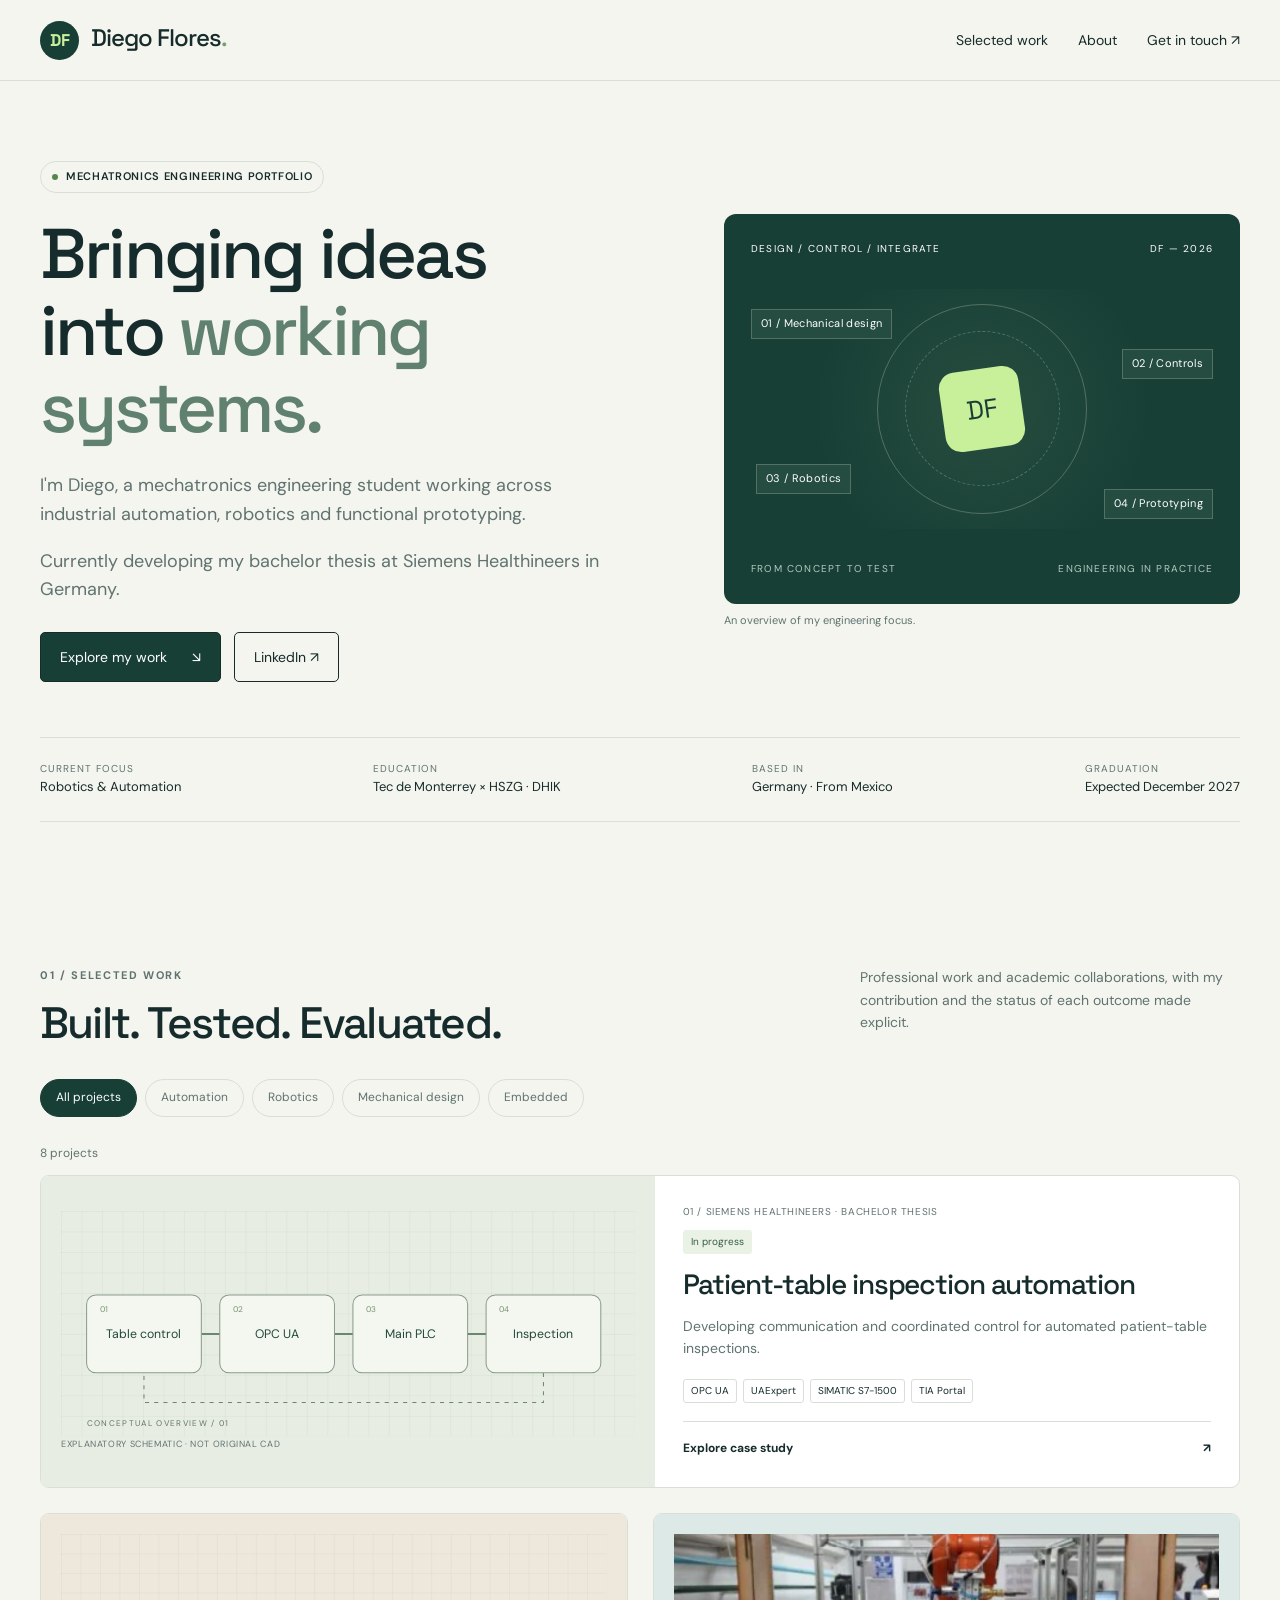
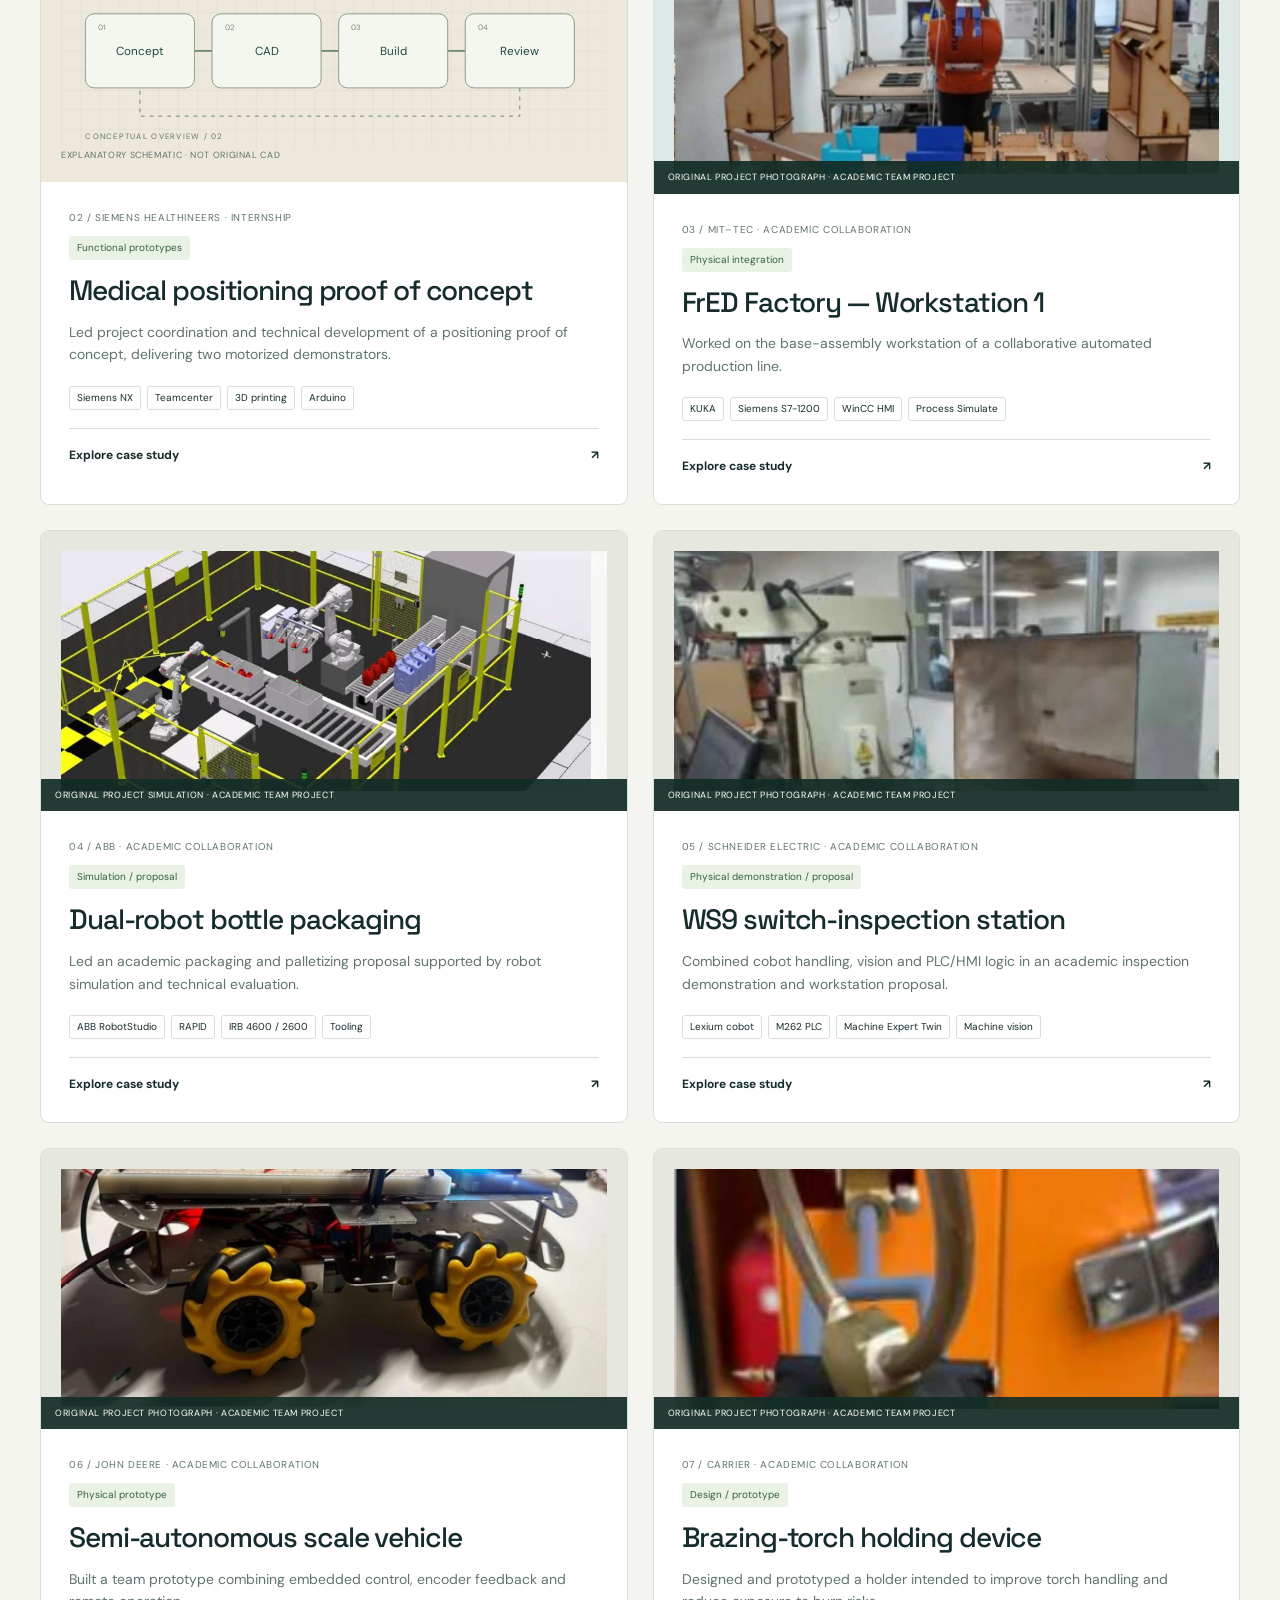
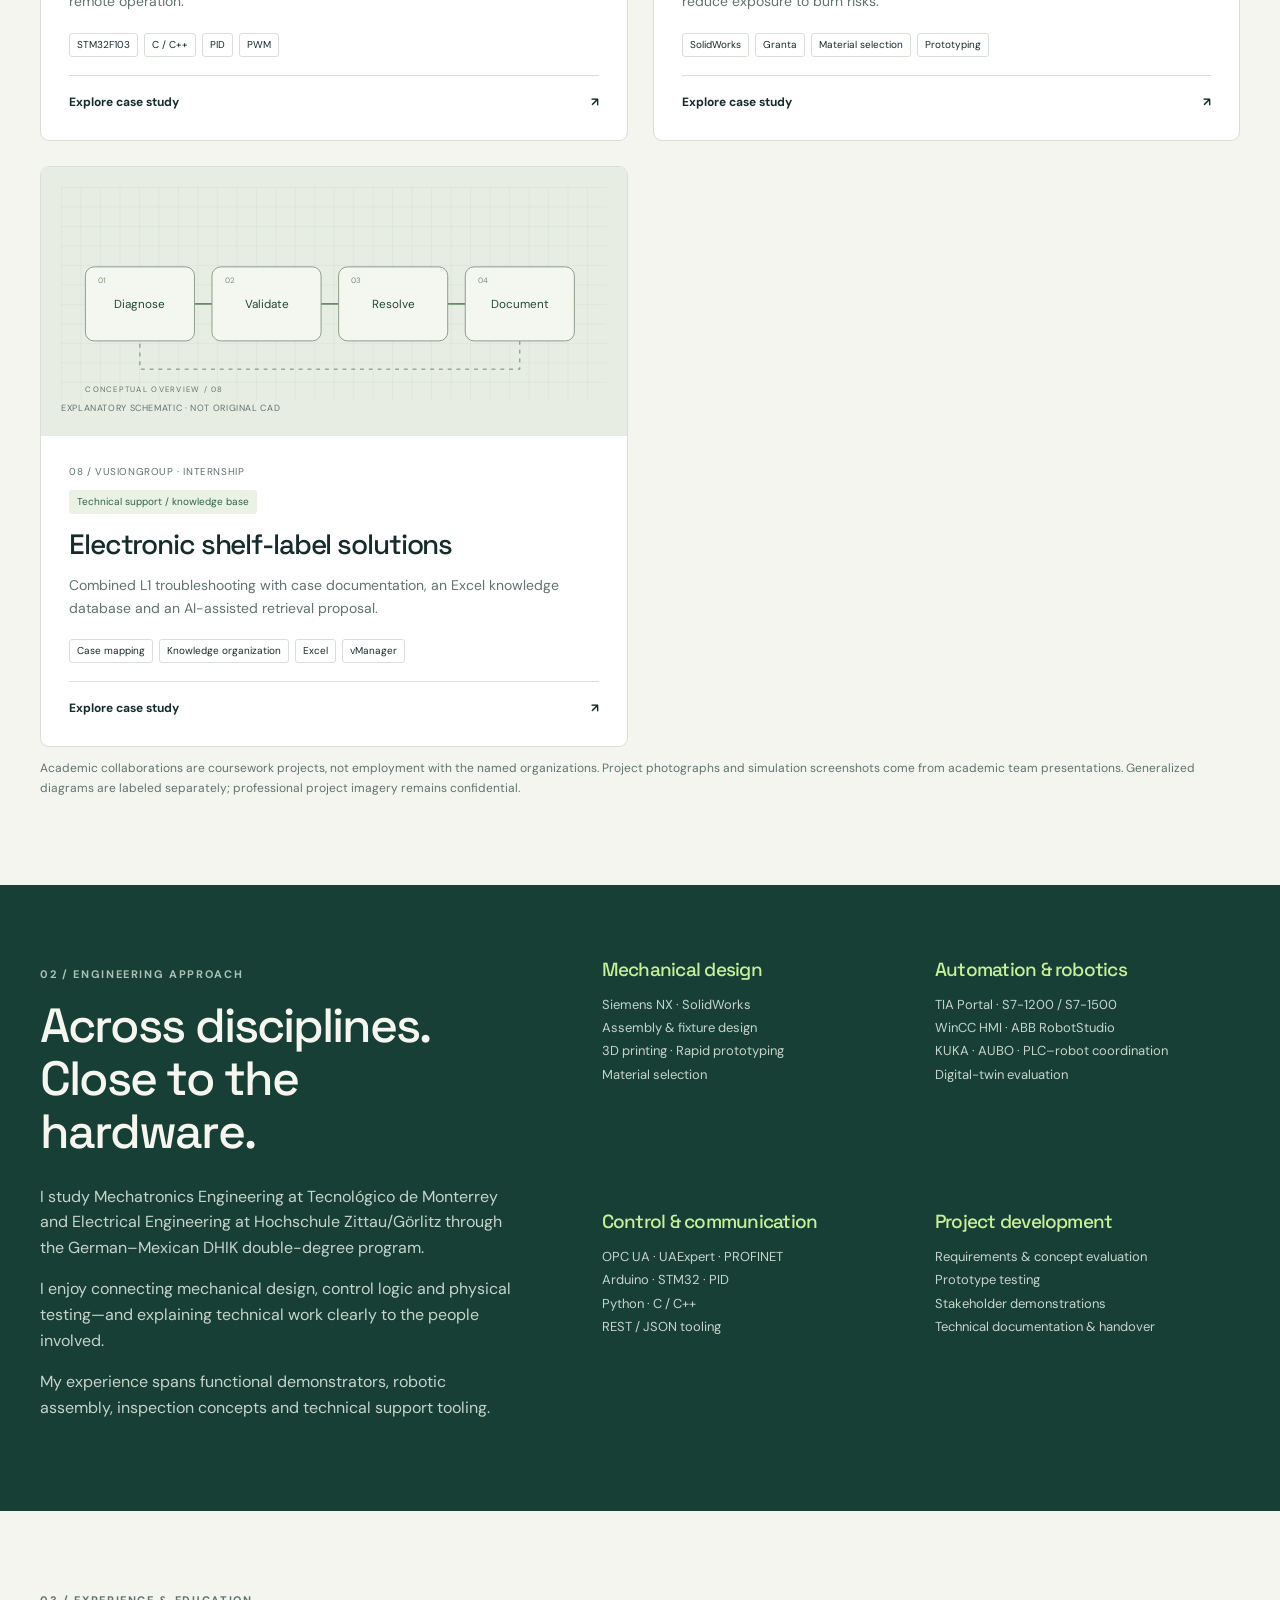
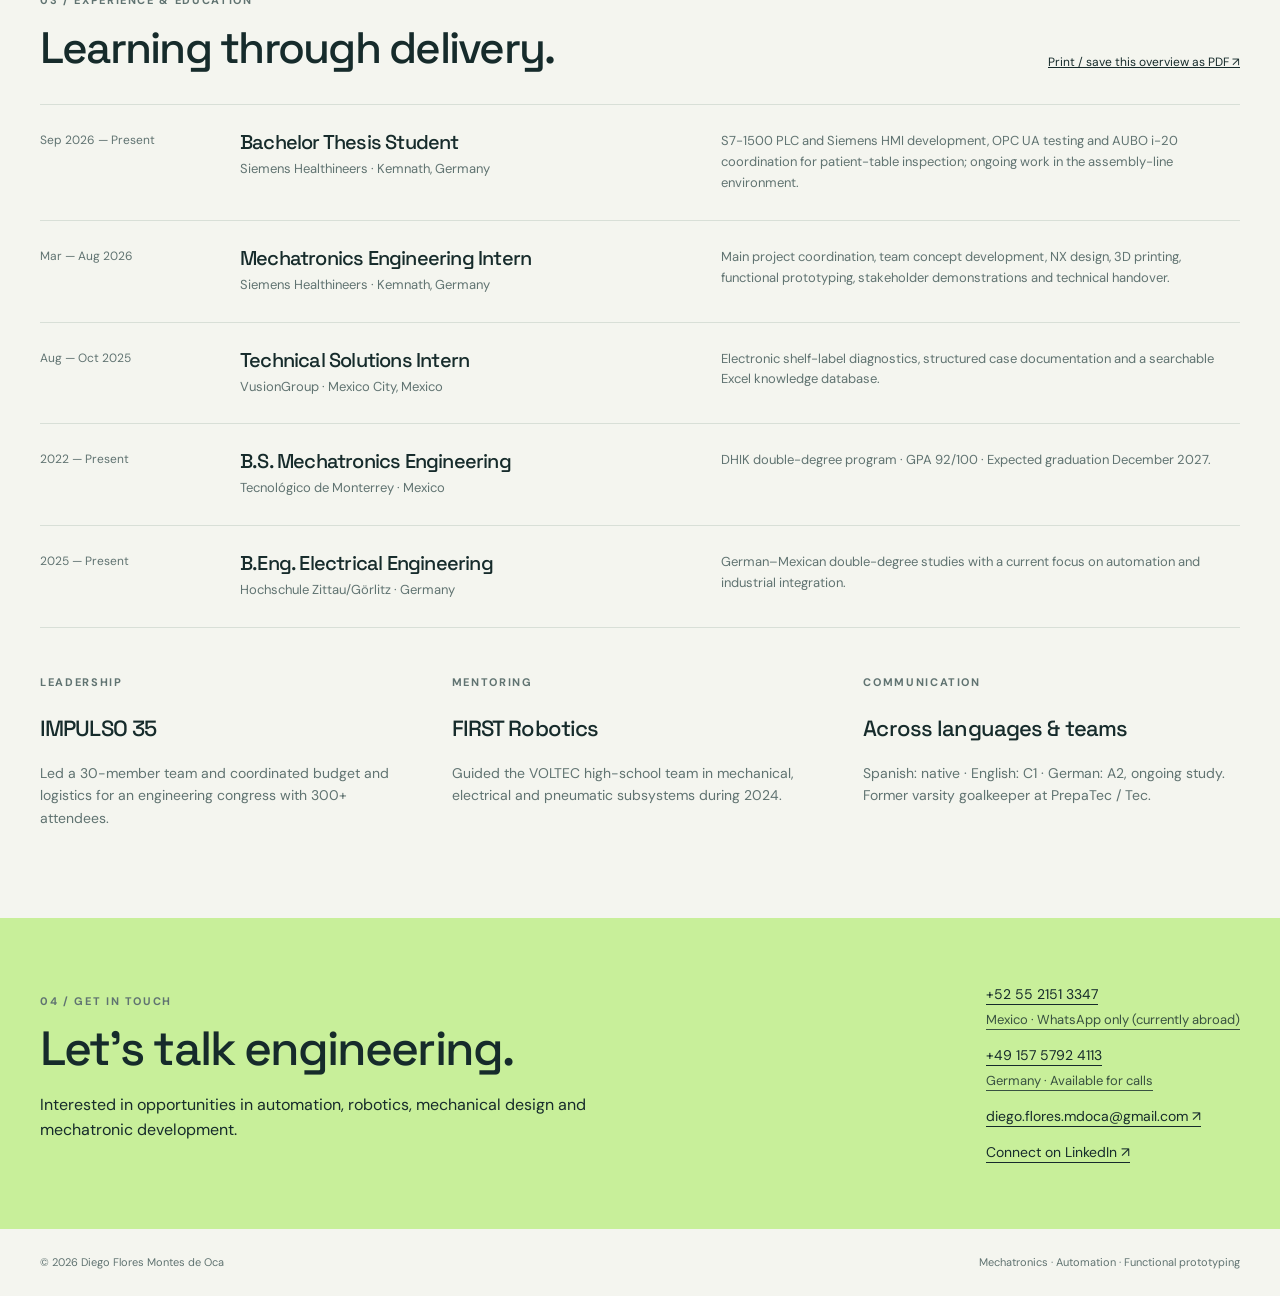
==== commit f0eb2ed4: "Update contact details and photo captions" ====
--- a/index.html
+++ b/index.html
@@ -1,4 +1,4 @@
-<!doctype html><html lang="en"><head><meta charset="utf-8"><meta name="viewport" content="width=device-width,initial-scale=1"><meta name="theme-color" content="#183f36"><title>Diego Flores | Mechatronics &amp; Automation</title><meta name="description" content="Engineering portfolio of Diego Flores: automation, robotics, mechanical design and functional prototyping."><link rel="icon" href="favicon.svg" type="image/svg+xml"><link rel="stylesheet" href="style.css"></head><body><a class="skip" href="#main">Skip to content</a><header><nav class="wrap"><a class="brand" href="index.html"><b>DF</b>Diego Flores<span style="color:#7c9c74">.</span></a><div class="navlinks"><a href="index.html#work">Selected work</a><a href="index.html#about">About</a><a href="index.html#contact">Get in touch ↗</a></div></nav></header><main id="main"><section class="hero wrap"><div class="hero-grid"><div><span class="pill"><i class="dot"></i> Mechatronics engineering portfolio</span><h1>Bringing ideas<br>into <em>working systems.</em></h1><p class="lead">I'm Diego, a mechatronics engineering student working across industrial automation, robotics and functional prototyping.</p><p class="lead">Currently developing my bachelor thesis at Siemens Healthineers in Germany.</p><div class="buttons"><a class="btn primary" href="#work">Explore my work <span>↘</span></a><a class="btn" href="https://www.linkedin.com/in/dfmdo/" target="_blank" rel="noopener noreferrer">LinkedIn ↗</a></div></div><div><div class="hero-art"><div class="art-top"><span>DESIGN / CONTROL / INTEGRATE</span><span>DF — 2026</span></div><div class="orbit" role="img" aria-label="Four connected disciplines: mechanical design, controls, robotics, prototyping"><div class="ring"></div><div class="ring"></div><div class="core">DF</div><span class="label l1">01 / Mechanical design</span><span class="label l2">02 / Controls</span><span class="label l3">03 / Robotics</span><span class="label l4">04 / Prototyping</span></div><div class="art-bottom"><span>FROM CONCEPT TO TEST</span><span>ENGINEERING IN PRACTICE</span></div></div><div class="hero-caption">An overview of my engineering focus.</div></div></div><div class="strip"><div><small>Current focus</small>OPC UA & inspection automation</div><div><small>Education</small>Tec de Monterrey × HSZG · DHIK</div><div><small>Based in</small>Germany · From Mexico</div><div><small>Graduation</small>Expected December 2027</div></div></section><section class="section wrap" id="work"><div class="section-head"><div><span class="eyebrow">01 / Selected work</span><h2>Built. Tested. Evaluated.</h2></div><p>Professional work and academic collaborations, with my contribution and the status of each outcome made explicit.</p></div><div class="filters" role="group" aria-label="Filter projects by discipline"><button class="filter" aria-pressed="true" data-filter="All projects">All projects</button><button class="filter" aria-pressed="false" data-filter="Automation">Automation</button><button class="filter" aria-pressed="false" data-filter="Robotics">Robotics</button><button class="filter" aria-pressed="false" data-filter="Mechanical design">Mechanical design</button><button class="filter" aria-pressed="false" data-filter="Embedded">Embedded</button></div><p id="count" class="footnote" aria-live="polite">8 projects</p><div class="cards"><article class="card" data-categories="Automation|Robotics"><div class="visual"><svg viewBox="0 0 560 220" role="img" aria-label="Patient-table inspection automation: conceptual overview"><defs><pattern id="gpatient-table" width="20" height="20" patternUnits="userSpaceOnUse"><path d="M 20 0 L 0 0 0 20" class="grid"/></pattern></defs><rect class="bg" width="560" height="220" fill="url(#gpatient-table)"/><g class="wires"><path d="M 102 120 H 174" /><path d="M 232 120 H 304" /><path d="M 362 120 H 434" /><path d="M 471 158 V 187 H 81 V 158" class="return"/></g><g><rect x="25" y="82" width="112" height="76" rx="9"/><text x="81" y="124" text-anchor="middle">Table control</text><text class="idx" x="38" y="99">01</text></g><g><rect x="155" y="82" width="112" height="76" rx="9"/><text x="211" y="124" text-anchor="middle">OPC UA</text><text class="idx" x="168" y="99">02</text></g><g><rect x="285" y="82" width="112" height="76" rx="9"/><text x="341" y="124" text-anchor="middle">Main PLC</text><text class="idx" x="298" y="99">03</text></g><g><rect x="415" y="82" width="112" height="76" rx="9"/><text x="471" y="124" text-anchor="middle">Inspection</text><text class="idx" x="428" y="99">04</text></g><text class="foot" x="25" y="210">CONCEPTUAL OVERVIEW / 01</text></svg><small>Explanatory schematic · not original CAD</small></div><div class="card-content"><div class="meta">01 / Siemens Healthineers · Bachelor thesis</div><span class="status">In progress</span><h3>Patient-table inspection automation</h3><p>Developing communication and coordinated control for automated patient-table inspections.</p><div class="tagrow"><span class="tag">OPC UA</span><span class="tag">UAExpert</span><span class="tag">SIMATIC S7-1500</span><span class="tag">TIA Portal</span></div><a class="case-link" href="patient-table.html">Explore case study <span aria-hidden="true">↗</span></a></div></article><article class="card" data-categories="Mechanical design|Embedded"><div class="visual"><svg viewBox="0 0 560 220" role="img" aria-label="Medical positioning proof of concept: conceptual overview"><defs><pattern id="gfunctional-prototyping" width="20" height="20" patternUnits="userSpaceOnUse"><path d="M 20 0 L 0 0 0 20" class="grid"/></pattern></defs><rect class="bg" width="560" height="220" fill="url(#gfunctional-prototyping)"/><g class="wires"><path d="M 102 120 H 174" /><path d="M 232 120 H 304" /><path d="M 362 120 H 434" /><path d="M 471 158 V 187 H 81 V 158" class="return"/></g><g><rect x="25" y="82" width="112" height="76" rx="9"/><text x="81" y="124" text-anchor="middle">Concept</text><text class="idx" x="38" y="99">01</text></g><g><rect x="155" y="82" width="112" height="76" rx="9"/><text x="211" y="124" text-anchor="middle">CAD</text><text class="idx" x="168" y="99">02</text></g><g><rect x="285" y="82" width="112" height="76" rx="9"/><text x="341" y="124" text-anchor="middle">Build</text><text class="idx" x="298" y="99">03</text></g><g><rect x="415" y="82" width="112" height="76" rx="9"/><text x="471" y="124" text-anchor="middle">Review</text><text class="idx" x="428" y="99">04</text></g><text class="foot" x="25" y="210">CONCEPTUAL OVERVIEW / 02</text></svg><small>Explanatory schematic · not original CAD</small></div><div class="card-content"><div class="meta">02 / Siemens Healthineers · Internship</div><span class="status">Functional prototypes</span><h3>Medical positioning proof of concept</h3><p>Led project coordination and technical development of a positioning proof of concept, delivering two motorized demonstrators.</p><div class="tagrow"><span class="tag">Siemens NX</span><span class="tag">Teamcenter</span><span class="tag">3D printing</span><span class="tag">Arduino</span></div><a class="case-link" href="functional-prototyping.html">Explore case study <span aria-hidden="true">↗</span></a></div></article><article class="card" data-categories="Automation|Robotics|Mechanical design"><div class="visual photo"><img src="fred-assembly.webp" alt="KUKA robot and physical base-assembly workstation" loading="lazy" decoding="async"><small>Original project photograph · Academic team project</small></div><div class="card-content"><div class="meta">03 / MIT–Tec · Academic collaboration</div><span class="status">Physical integration</span><h3>FrED Factory — Workstation 1</h3><p>Worked on the base-assembly workstation of a collaborative automated production line.</p><div class="tagrow"><span class="tag">KUKA</span><span class="tag">Siemens S7-1200</span><span class="tag">WinCC HMI</span><span class="tag">Process Simulate</span></div><a class="case-link" href="fred-factory.html">Explore case study <span aria-hidden="true">↗</span></a></div></article><article class="card" data-categories="Automation|Robotics"><div class="visual photo"><img src="abb-cell.webp" alt="Simulated ABB bottle-packaging cell" loading="lazy" decoding="async"><small>Original project simulation · Academic team project</small></div><div class="card-content"><div class="meta">04 / ABB · Academic collaboration</div><span class="status">Simulation / proposal</span><h3>Dual-robot bottle packaging</h3><p>Led an academic packaging and palletizing proposal supported by robot simulation and technical evaluation.</p><div class="tagrow"><span class="tag">ABB RobotStudio</span><span class="tag">RAPID</span><span class="tag">IRB 4600 / 2600</span><span class="tag">Tooling</span></div><a class="case-link" href="abb-packaging.html">Explore case study <span aria-hidden="true">↗</span></a></div></article><article class="card" data-categories="Automation|Robotics"><div class="visual photo"><img src="ws9-robot.webp" alt="Physical Lexium cobot inspection demonstration" loading="lazy" decoding="async"><small>Original project photograph · Academic team project</small></div><div class="card-content"><div class="meta">05 / Schneider Electric · Academic collaboration</div><span class="status">Physical demonstration / proposal</span><h3>WS9 switch-inspection station</h3><p>Combined cobot handling, vision and PLC/HMI logic in an academic inspection demonstration and workstation proposal.</p><div class="tagrow"><span class="tag">Lexium cobot</span><span class="tag">M262 PLC</span><span class="tag">Machine Expert Twin</span><span class="tag">Machine vision</span></div><a class="case-link" href="ws9-inspection.html">Explore case study <span aria-hidden="true">↗</span></a></div></article><article class="card" data-categories="Embedded|Mechanical design"><div class="visual photo"><img src="vehicle-prototype.webp" alt="Assembled STM32 scale vehicle with breadboard electronics" loading="lazy" decoding="async"><small>Original project photograph · Academic team project</small></div><div class="card-content"><div class="meta">06 / John Deere · Academic collaboration</div><span class="status">Physical prototype</span><h3>Semi-autonomous scale vehicle</h3><p>Built a team prototype combining embedded control, encoder feedback and remote operation.</p><div class="tagrow"><span class="tag">STM32F103</span><span class="tag">C / C++</span><span class="tag">PID</span><span class="tag">PWM</span></div><a class="case-link" href="stm32-vehicle.html">Explore case study <span aria-hidden="true">↗</span></a></div></article><article class="card" data-categories="Mechanical design"><div class="visual photo"><img src="carrier-prototype.webp" alt="Torch holder prototype fitted to equipment" loading="lazy" decoding="async"><small>Original project photograph · Academic team project</small></div><div class="card-content"><div class="meta">07 / Carrier · Academic collaboration</div><span class="status">Design / prototype</span><h3>Brazing-torch holding device</h3><p>Designed and prototyped a holder intended to improve torch handling and reduce exposure to burn risks.</p><div class="tagrow"><span class="tag">SolidWorks</span><span class="tag">Granta</span><span class="tag">Material selection</span><span class="tag">Prototyping</span></div><a class="case-link" href="torch-holder.html">Explore case study <span aria-hidden="true">↗</span></a></div></article><article class="card" data-categories="Embedded|Automation"><div class="visual"><svg viewBox="0 0 560 220" role="img" aria-label="Electronic shelf-label solutions: conceptual overview"><defs><pattern id="gvusion-support" width="20" height="20" patternUnits="userSpaceOnUse"><path d="M 20 0 L 0 0 0 20" class="grid"/></pattern></defs><rect class="bg" width="560" height="220" fill="url(#gvusion-support)"/><g class="wires"><path d="M 102 120 H 174" /><path d="M 232 120 H 304" /><path d="M 362 120 H 434" /><path d="M 471 158 V 187 H 81 V 158" class="return"/></g><g><rect x="25" y="82" width="112" height="76" rx="9"/><text x="81" y="124" text-anchor="middle">Diagnose</text><text class="idx" x="38" y="99">01</text></g><g><rect x="155" y="82" width="112" height="76" rx="9"/><text x="211" y="124" text-anchor="middle">Validate</text><text class="idx" x="168" y="99">02</text></g><g><rect x="285" y="82" width="112" height="76" rx="9"/><text x="341" y="124" text-anchor="middle">Resolve</text><text class="idx" x="298" y="99">03</text></g><g><rect x="415" y="82" width="112" height="76" rx="9"/><text x="471" y="124" text-anchor="middle">Document</text><text class="idx" x="428" y="99">04</text></g><text class="foot" x="25" y="210">CONCEPTUAL OVERVIEW / 08</text></svg><small>Explanatory schematic · not original CAD</small></div><div class="card-content"><div class="meta">08 / VusionGroup · Internship</div><span class="status">Technical support / knowledge base</span><h3>Electronic shelf-label solutions</h3><p>Combined L1 troubleshooting with case documentation, an Excel knowledge database and an AI-assisted retrieval proposal.</p><div class="tagrow"><span class="tag">Case mapping</span><span class="tag">Knowledge organization</span><span class="tag">Excel</span><span class="tag">vManager</span></div><a class="case-link" href="vusion-support.html">Explore case study <span aria-hidden="true">↗</span></a></div></article></div><p class="footnote">Academic collaborations are coursework projects, not employment with the named organizations. Project photographs and simulation screenshots come from academic team presentations. Generalized diagrams are labeled separately; professional project imagery remains confidential.</p></section>
+<!doctype html><html lang="en"><head><meta charset="utf-8"><meta name="viewport" content="width=device-width,initial-scale=1"><meta name="theme-color" content="#183f36"><title>Diego Flores | Mechatronics &amp; Automation</title><meta name="description" content="Engineering portfolio of Diego Flores: automation, robotics, mechanical design and functional prototyping."><link rel="icon" href="favicon.svg" type="image/svg+xml"><link rel="stylesheet" href="style.css"></head><body><a class="skip" href="#main">Skip to content</a><header><nav class="wrap"><a class="brand" href="index.html"><b>DF</b>Diego Flores<span style="color:#7c9c74">.</span></a><div class="navlinks"><a href="index.html#work">Selected work</a><a href="index.html#about">About</a><a href="index.html#contact">Get in touch ↗</a></div></nav></header><main id="main"><section class="hero wrap"><div class="hero-grid"><div><span class="pill"><i class="dot"></i> Mechatronics engineering portfolio</span><h1>Bringing ideas<br>into <em>working systems.</em></h1><p class="lead">I'm Diego, a mechatronics engineering student working across industrial automation, robotics and functional prototyping.</p><p class="lead">Currently developing my bachelor thesis at Siemens Healthineers in Germany.</p><div class="buttons"><a class="btn primary" href="#work">Explore my work <span>↘</span></a><a class="btn" href="https://www.linkedin.com/in/dfmdo/" target="_blank" rel="noopener noreferrer">LinkedIn ↗</a></div></div><div><div class="hero-art"><div class="art-top"><span>DESIGN / CONTROL / INTEGRATE</span><span>DF — 2026</span></div><div class="orbit" role="img" aria-label="Four connected disciplines: mechanical design, controls, robotics, prototyping"><div class="ring"></div><div class="ring"></div><div class="core">DF</div><span class="label l1">01 / Mechanical design</span><span class="label l2">02 / Controls</span><span class="label l3">03 / Robotics</span><span class="label l4">04 / Prototyping</span></div><div class="art-bottom"><span>FROM CONCEPT TO TEST</span><span>ENGINEERING IN PRACTICE</span></div></div><div class="hero-caption">An overview of my engineering focus.</div></div></div><div class="strip"><div><small>Current focus</small>Robotics &amp; Automation</div><div><small>Education</small>Tec de Monterrey × HSZG · DHIK</div><div><small>Based in</small>Germany · From Mexico</div><div><small>Graduation</small>Expected December 2027</div></div></section><section class="section wrap" id="work"><div class="section-head"><div><span class="eyebrow">01 / Selected work</span><h2>Built. Tested. Evaluated.</h2></div><p>Professional work and academic collaborations, with my contribution and the status of each outcome made explicit.</p></div><div class="filters" role="group" aria-label="Filter projects by discipline"><button class="filter" aria-pressed="true" data-filter="All projects">All projects</button><button class="filter" aria-pressed="false" data-filter="Automation">Automation</button><button class="filter" aria-pressed="false" data-filter="Robotics">Robotics</button><button class="filter" aria-pressed="false" data-filter="Mechanical design">Mechanical design</button><button class="filter" aria-pressed="false" data-filter="Embedded">Embedded</button></div><p id="count" class="footnote" aria-live="polite">8 projects</p><div class="cards"><article class="card" data-categories="Automation|Robotics"><div class="visual"><svg viewBox="0 0 560 220" role="img" aria-label="Patient-table inspection automation: conceptual overview"><defs><pattern id="gpatient-table" width="20" height="20" patternUnits="userSpaceOnUse"><path d="M 20 0 L 0 0 0 20" class="grid"/></pattern></defs><rect class="bg" width="560" height="220" fill="url(#gpatient-table)"/><g class="wires"><path d="M 102 120 H 174" /><path d="M 232 120 H 304" /><path d="M 362 120 H 434" /><path d="M 471 158 V 187 H 81 V 158" class="return"/></g><g><rect x="25" y="82" width="112" height="76" rx="9"/><text x="81" y="124" text-anchor="middle">Table control</text><text class="idx" x="38" y="99">01</text></g><g><rect x="155" y="82" width="112" height="76" rx="9"/><text x="211" y="124" text-anchor="middle">OPC UA</text><text class="idx" x="168" y="99">02</text></g><g><rect x="285" y="82" width="112" height="76" rx="9"/><text x="341" y="124" text-anchor="middle">Main PLC</text><text class="idx" x="298" y="99">03</text></g><g><rect x="415" y="82" width="112" height="76" rx="9"/><text x="471" y="124" text-anchor="middle">Inspection</text><text class="idx" x="428" y="99">04</text></g><text class="foot" x="25" y="210">CONCEPTUAL OVERVIEW / 01</text></svg><small>Explanatory schematic · not original CAD</small></div><div class="card-content"><div class="meta">01 / Siemens Healthineers · Bachelor thesis</div><span class="status">In progress</span><h3>Patient-table inspection automation</h3><p>Developing communication and coordinated control for automated patient-table inspections.</p><div class="tagrow"><span class="tag">OPC UA</span><span class="tag">UAExpert</span><span class="tag">SIMATIC S7-1500</span><span class="tag">TIA Portal</span></div><a class="case-link" href="patient-table.html">Explore case study <span aria-hidden="true">↗</span></a></div></article><article class="card" data-categories="Mechanical design|Embedded"><div class="visual"><svg viewBox="0 0 560 220" role="img" aria-label="Medical positioning proof of concept: conceptual overview"><defs><pattern id="gfunctional-prototyping" width="20" height="20" patternUnits="userSpaceOnUse"><path d="M 20 0 L 0 0 0 20" class="grid"/></pattern></defs><rect class="bg" width="560" height="220" fill="url(#gfunctional-prototyping)"/><g class="wires"><path d="M 102 120 H 174" /><path d="M 232 120 H 304" /><path d="M 362 120 H 434" /><path d="M 471 158 V 187 H 81 V 158" class="return"/></g><g><rect x="25" y="82" width="112" height="76" rx="9"/><text x="81" y="124" text-anchor="middle">Concept</text><text class="idx" x="38" y="99">01</text></g><g><rect x="155" y="82" width="112" height="76" rx="9"/><text x="211" y="124" text-anchor="middle">CAD</text><text class="idx" x="168" y="99">02</text></g><g><rect x="285" y="82" width="112" height="76" rx="9"/><text x="341" y="124" text-anchor="middle">Build</text><text class="idx" x="298" y="99">03</text></g><g><rect x="415" y="82" width="112" height="76" rx="9"/><text x="471" y="124" text-anchor="middle">Review</text><text class="idx" x="428" y="99">04</text></g><text class="foot" x="25" y="210">CONCEPTUAL OVERVIEW / 02</text></svg><small>Explanatory schematic · not original CAD</small></div><div class="card-content"><div class="meta">02 / Siemens Healthineers · Internship</div><span class="status">Functional prototypes</span><h3>Medical positioning proof of concept</h3><p>Led project coordination and technical development of a positioning proof of concept, delivering two motorized demonstrators.</p><div class="tagrow"><span class="tag">Siemens NX</span><span class="tag">Teamcenter</span><span class="tag">3D printing</span><span class="tag">Arduino</span></div><a class="case-link" href="functional-prototyping.html">Explore case study <span aria-hidden="true">↗</span></a></div></article><article class="card" data-categories="Automation|Robotics|Mechanical design"><div class="visual photo"><img src="fred-assembly.webp" alt="KUKA robot and physical base-assembly workstation" loading="lazy" decoding="async"><small>Original project photograph · Academic team project</small></div><div class="card-content"><div class="meta">03 / MIT–Tec · Academic collaboration</div><span class="status">Physical integration</span><h3>FrED Factory — Workstation 1</h3><p>Worked on the base-assembly workstation of a collaborative automated production line.</p><div class="tagrow"><span class="tag">KUKA</span><span class="tag">Siemens S7-1200</span><span class="tag">WinCC HMI</span><span class="tag">Process Simulate</span></div><a class="case-link" href="fred-factory.html">Explore case study <span aria-hidden="true">↗</span></a></div></article><article class="card" data-categories="Automation|Robotics"><div class="visual photo"><img src="abb-cell.webp" alt="Simulated ABB bottle-packaging cell" loading="lazy" decoding="async"><small>Original project simulation · Academic team project</small></div><div class="card-content"><div class="meta">04 / ABB · Academic collaboration</div><span class="status">Simulation / proposal</span><h3>Dual-robot bottle packaging</h3><p>Led an academic packaging and palletizing proposal supported by robot simulation and technical evaluation.</p><div class="tagrow"><span class="tag">ABB RobotStudio</span><span class="tag">RAPID</span><span class="tag">IRB 4600 / 2600</span><span class="tag">Tooling</span></div><a class="case-link" href="abb-packaging.html">Explore case study <span aria-hidden="true">↗</span></a></div></article><article class="card" data-categories="Automation|Robotics"><div class="visual photo"><img src="ws9-robot.webp" alt="Physical Lexium cobot inspection demonstration" loading="lazy" decoding="async"><small>Original project photograph · Academic team project</small></div><div class="card-content"><div class="meta">05 / Schneider Electric · Academic collaboration</div><span class="status">Physical demonstration / proposal</span><h3>WS9 switch-inspection station</h3><p>Combined cobot handling, vision and PLC/HMI logic in an academic inspection demonstration and workstation proposal.</p><div class="tagrow"><span class="tag">Lexium cobot</span><span class="tag">M262 PLC</span><span class="tag">Machine Expert Twin</span><span class="tag">Machine vision</span></div><a class="case-link" href="ws9-inspection.html">Explore case study <span aria-hidden="true">↗</span></a></div></article><article class="card" data-categories="Embedded|Mechanical design"><div class="visual photo"><img src="vehicle-prototype.webp" alt="Assembled STM32 scale vehicle with breadboard electronics" loading="lazy" decoding="async"><small>Original project photograph · Academic team project</small></div><div class="card-content"><div class="meta">06 / John Deere · Academic collaboration</div><span class="status">Physical prototype</span><h3>Semi-autonomous scale vehicle</h3><p>Built a team prototype combining embedded control, encoder feedback and remote operation.</p><div class="tagrow"><span class="tag">STM32F103</span><span class="tag">C / C++</span><span class="tag">PID</span><span class="tag">PWM</span></div><a class="case-link" href="stm32-vehicle.html">Explore case study <span aria-hidden="true">↗</span></a></div></article><article class="card" data-categories="Mechanical design"><div class="visual photo"><img src="carrier-prototype.webp" alt="Torch holder prototype fitted to equipment" loading="lazy" decoding="async"><small>Original project photograph · Academic team project</small></div><div class="card-content"><div class="meta">07 / Carrier · Academic collaboration</div><span class="status">Design / prototype</span><h3>Brazing-torch holding device</h3><p>Designed and prototyped a holder intended to improve torch handling and reduce exposure to burn risks.</p><div class="tagrow"><span class="tag">SolidWorks</span><span class="tag">Granta</span><span class="tag">Material selection</span><span class="tag">Prototyping</span></div><a class="case-link" href="torch-holder.html">Explore case study <span aria-hidden="true">↗</span></a></div></article><article class="card" data-categories="Embedded|Automation"><div class="visual"><svg viewBox="0 0 560 220" role="img" aria-label="Electronic shelf-label solutions: conceptual overview"><defs><pattern id="gvusion-support" width="20" height="20" patternUnits="userSpaceOnUse"><path d="M 20 0 L 0 0 0 20" class="grid"/></pattern></defs><rect class="bg" width="560" height="220" fill="url(#gvusion-support)"/><g class="wires"><path d="M 102 120 H 174" /><path d="M 232 120 H 304" /><path d="M 362 120 H 434" /><path d="M 471 158 V 187 H 81 V 158" class="return"/></g><g><rect x="25" y="82" width="112" height="76" rx="9"/><text x="81" y="124" text-anchor="middle">Diagnose</text><text class="idx" x="38" y="99">01</text></g><g><rect x="155" y="82" width="112" height="76" rx="9"/><text x="211" y="124" text-anchor="middle">Validate</text><text class="idx" x="168" y="99">02</text></g><g><rect x="285" y="82" width="112" height="76" rx="9"/><text x="341" y="124" text-anchor="middle">Resolve</text><text class="idx" x="298" y="99">03</text></g><g><rect x="415" y="82" width="112" height="76" rx="9"/><text x="471" y="124" text-anchor="middle">Document</text><text class="idx" x="428" y="99">04</text></g><text class="foot" x="25" y="210">CONCEPTUAL OVERVIEW / 08</text></svg><small>Explanatory schematic · not original CAD</small></div><div class="card-content"><div class="meta">08 / VusionGroup · Internship</div><span class="status">Technical support / knowledge base</span><h3>Electronic shelf-label solutions</h3><p>Combined L1 troubleshooting with case documentation, an Excel knowledge database and an AI-assisted retrieval proposal.</p><div class="tagrow"><span class="tag">Case mapping</span><span class="tag">Knowledge organization</span><span class="tag">Excel</span><span class="tag">vManager</span></div><a class="case-link" href="vusion-support.html">Explore case study <span aria-hidden="true">↗</span></a></div></article></div><p class="footnote">Academic collaborations are coursework projects, not employment with the named organizations. Project photographs and simulation screenshots come from academic team presentations. Generalized diagrams are labeled separately; professional project imagery remains confidential.</p></section>
 <section class="section about" id="about"><div class="wrap about-grid"><div><span class="eyebrow">02 / Engineering approach</span><h2>Across disciplines.<br>Close to the hardware.</h2><p>I study Mechatronics Engineering at Tecnológico de Monterrey and Electrical Engineering at Hochschule Zittau/Görlitz through the German–Mexican DHIK double-degree program.</p><p>I enjoy connecting mechanical design, control logic and physical testing—and explaining technical work clearly to the people involved.</p><p>My experience spans functional demonstrators, robotic assembly, inspection concepts and technical support tooling.</p></div><div class="skills"><div><h3>Mechanical design</h3><p>Siemens NX · SolidWorks<br>Assembly & fixture design<br>3D printing · Rapid prototyping<br>Material selection</p></div><div><h3>Automation & robotics</h3><p>TIA Portal · S7-1200 / S7-1500<br>WinCC HMI · ABB RobotStudio<br>KUKA · AUBO · PLC–robot coordination<br>Digital-twin evaluation</p></div><div><h3>Control & communication</h3><p>OPC UA · UAExpert · PROFINET<br>Arduino · STM32 · PID<br>Python · C / C++<br>REST / JSON tooling</p></div><div><h3>Project development</h3><p>Requirements & concept evaluation<br>Prototype testing<br>Stakeholder demonstrations<br>Technical documentation & handover</p></div></div></div></section>
 <section class="section wrap" id="experience"><div class="section-head"><div><span class="eyebrow">03 / Experience & education</span><h2>Learning through delivery.</h2></div><button class="print-button" onclick="window.print()">Print / save this overview as PDF ↗</button></div><div class="timeline"><article class="event"><time>Sep 2026 — Present</time><div><h3>Bachelor Thesis Student</h3><p>Siemens Healthineers · Kemnath, Germany</p></div><p>S7-1500 PLC and Siemens HMI development, OPC UA testing and AUBO i-20 coordination for patient-table inspection; ongoing work in the assembly-line environment.</p></article><article class="event"><time>Mar — Aug 2026</time><div><h3>Mechatronics Engineering Intern</h3><p>Siemens Healthineers · Kemnath, Germany</p></div><p>Main project coordination, team concept development, NX design, 3D printing, functional prototyping, stakeholder demonstrations and technical handover.</p></article><article class="event"><time>Aug — Oct 2025</time><div><h3>Technical Solutions Intern</h3><p>VusionGroup · Mexico City, Mexico</p></div><p>Electronic shelf-label diagnostics, structured case documentation and a searchable Excel knowledge database.</p></article><article class="event"><time>2022 — Present</time><div><h3>B.S. Mechatronics Engineering</h3><p>Tecnológico de Monterrey · Mexico</p></div><p>DHIK double-degree program · GPA 92/100 · Expected graduation December 2027.</p></article><article class="event"><time>2025 — Present</time><div><h3>B.Eng. Electrical Engineering</h3><p>Hochschule Zittau/Görlitz · Germany</p></div><p>German–Mexican double-degree studies with a current focus on automation and industrial integration.</p></article></div><div class="leadership"><div><span class="eyebrow">Leadership</span><h3>IMPULSO 35</h3><p>Led a 30-member team and coordinated budget and logistics for an engineering congress with 300+ attendees.</p></div><div><span class="eyebrow">Mentoring</span><h3>FIRST Robotics</h3><p>Guided the VOLTEC high-school team in mechanical, electrical and pneumatic subsystems during 2024.</p></div><div><span class="eyebrow">Communication</span><h3>Across languages & teams</h3><p>Spanish: native · English: C1 · German: A2, ongoing study. Former varsity goalkeeper at PrepaTec / Tec.</p></div></div></section>
-<section class="contact" id="contact"><div class="wrap"><div><span class="eyebrow">04 / Get in touch</span><h2>Let's talk engineering.</h2><p>Interested in opportunities in automation, robotics, mechanical design and mechatronic development.</p></div><div class="contact-links"><a href="mailto:diego.flores.mdoca@gmail.com">diego.flores.mdoca@gmail.com ↗</a><a href="https://www.linkedin.com/in/dfmdo/" target="_blank" rel="noopener noreferrer">Connect on LinkedIn ↗</a></div></div></section></main><script src="app.js"></script><footer><div class="wrap"><span>© 2026 Diego Flores Montes de Oca</span><span>Mechatronics · Automation · Functional prototyping</span></div></footer></body></html>
+<section class="contact" id="contact"><div class="wrap"><div><span class="eyebrow">04 / Get in touch</span><h2>Let's talk engineering.</h2><p>Interested in opportunities in automation, robotics, mechanical design and mechatronic development.</p></div><div class="contact-links"><a href="https://wa.me/525521513347" target="_blank" rel="noopener noreferrer">+52 55 2151 3347 <small>Mexico · WhatsApp only (currently abroad)</small></a><a href="tel:+4915757924113">+49 157 5792 4113 <small>Germany · Available for calls</small></a><a href="mailto:diego.flores.mdoca@gmail.com">diego.flores.mdoca@gmail.com ↗</a><a href="https://www.linkedin.com/in/dfmdo/" target="_blank" rel="noopener noreferrer">Connect on LinkedIn ↗</a></div></div></section></main><script src="app.js"></script><footer><div class="wrap"><span>© 2026 Diego Flores Montes de Oca</span><span>Mechatronics · Automation · Functional prototyping</span></div></footer></body></html>
--- a/style.css
+++ b/style.css
@@ -4,3 +4,5 @@
 
 /* Original project evidence */
 .visual.photo{position:relative;background:#e6e8df;overflow:hidden}.visual.photo img{display:block;width:100%;height:240px;object-fit:cover}.visual.photo small{background:rgba(19,45,38,.92);color:#fff;position:absolute;bottom:0;left:0;right:0;padding:9px 14px}.project-gallery{margin:0 0 52px}.gallery-intro{max-width:760px;margin-bottom:24px}.gallery-intro h2{font-size:30px;margin:10px 0}.gallery-intro p{color:var(--muted);line-height:1.65}.gallery-grid{display:grid;grid-template-columns:1fr 1fr;gap:24px}.gallery-grid figure{margin:0;overflow:hidden;border:1px solid var(--line);border-radius:14px;background:#edf0e7}.gallery-grid a{display:flex;align-items:center;justify-content:center;min-height:310px;background:#e6e9e1}.gallery-grid img{display:block;width:100%;height:350px;object-fit:contain}.gallery-grid figcaption{padding:18px;font-size:14px;line-height:1.6;background:var(--paper,#fafaf5)}.phase-grid{display:grid;grid-template-columns:1fr 1fr;gap:18px}.phase-grid>div{padding:20px;border:1px solid var(--line);border-radius:12px}.phase-grid h3{margin-top:0}@media(max-width:700px){.gallery-grid,.phase-grid{grid-template-columns:1fr}.gallery-grid img{height:300px}.visual.photo img{height:220px}}@media print{.gallery-grid img{height:220px}.project-gallery{break-inside:avoid}.gallery-grid a{min-height:0}}
+
+.contact-links a small{display:block;font-size:13px;font-weight:400;line-height:1.5;margin-top:5px;opacity:.8}
